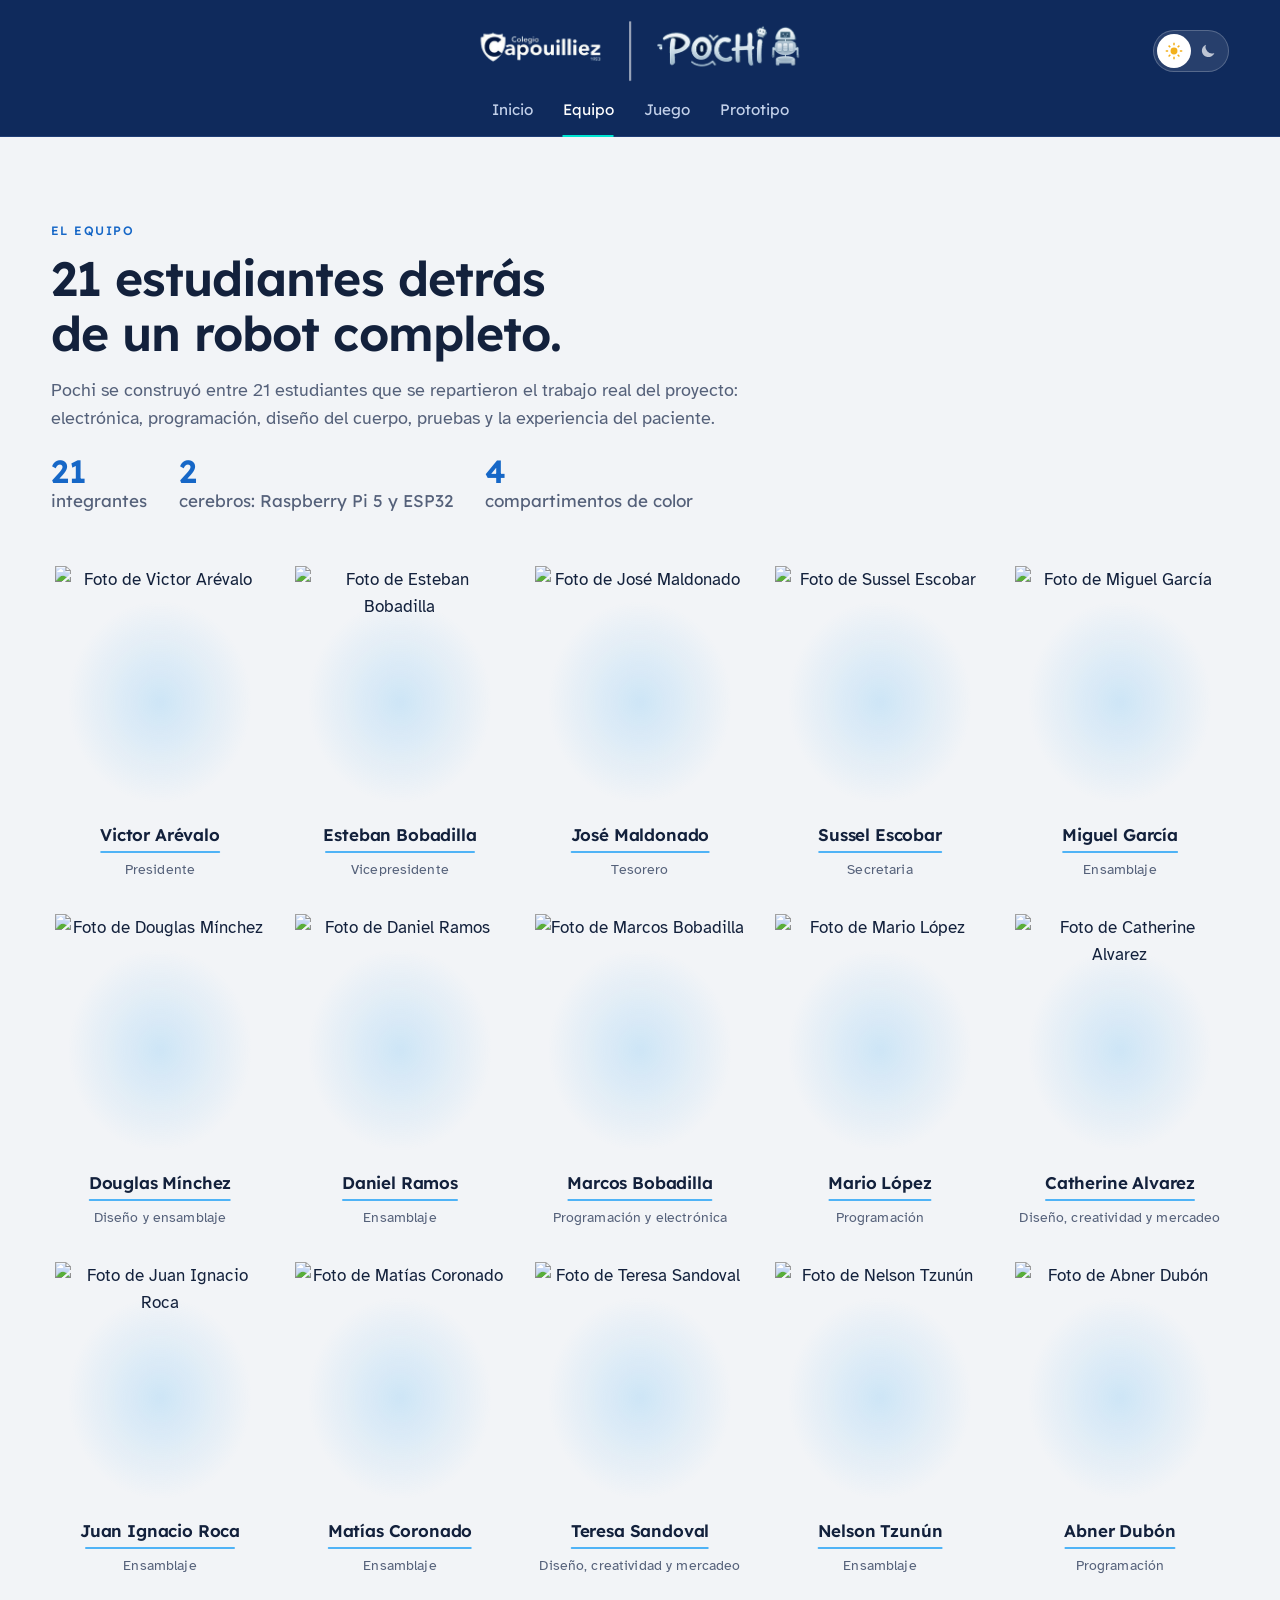
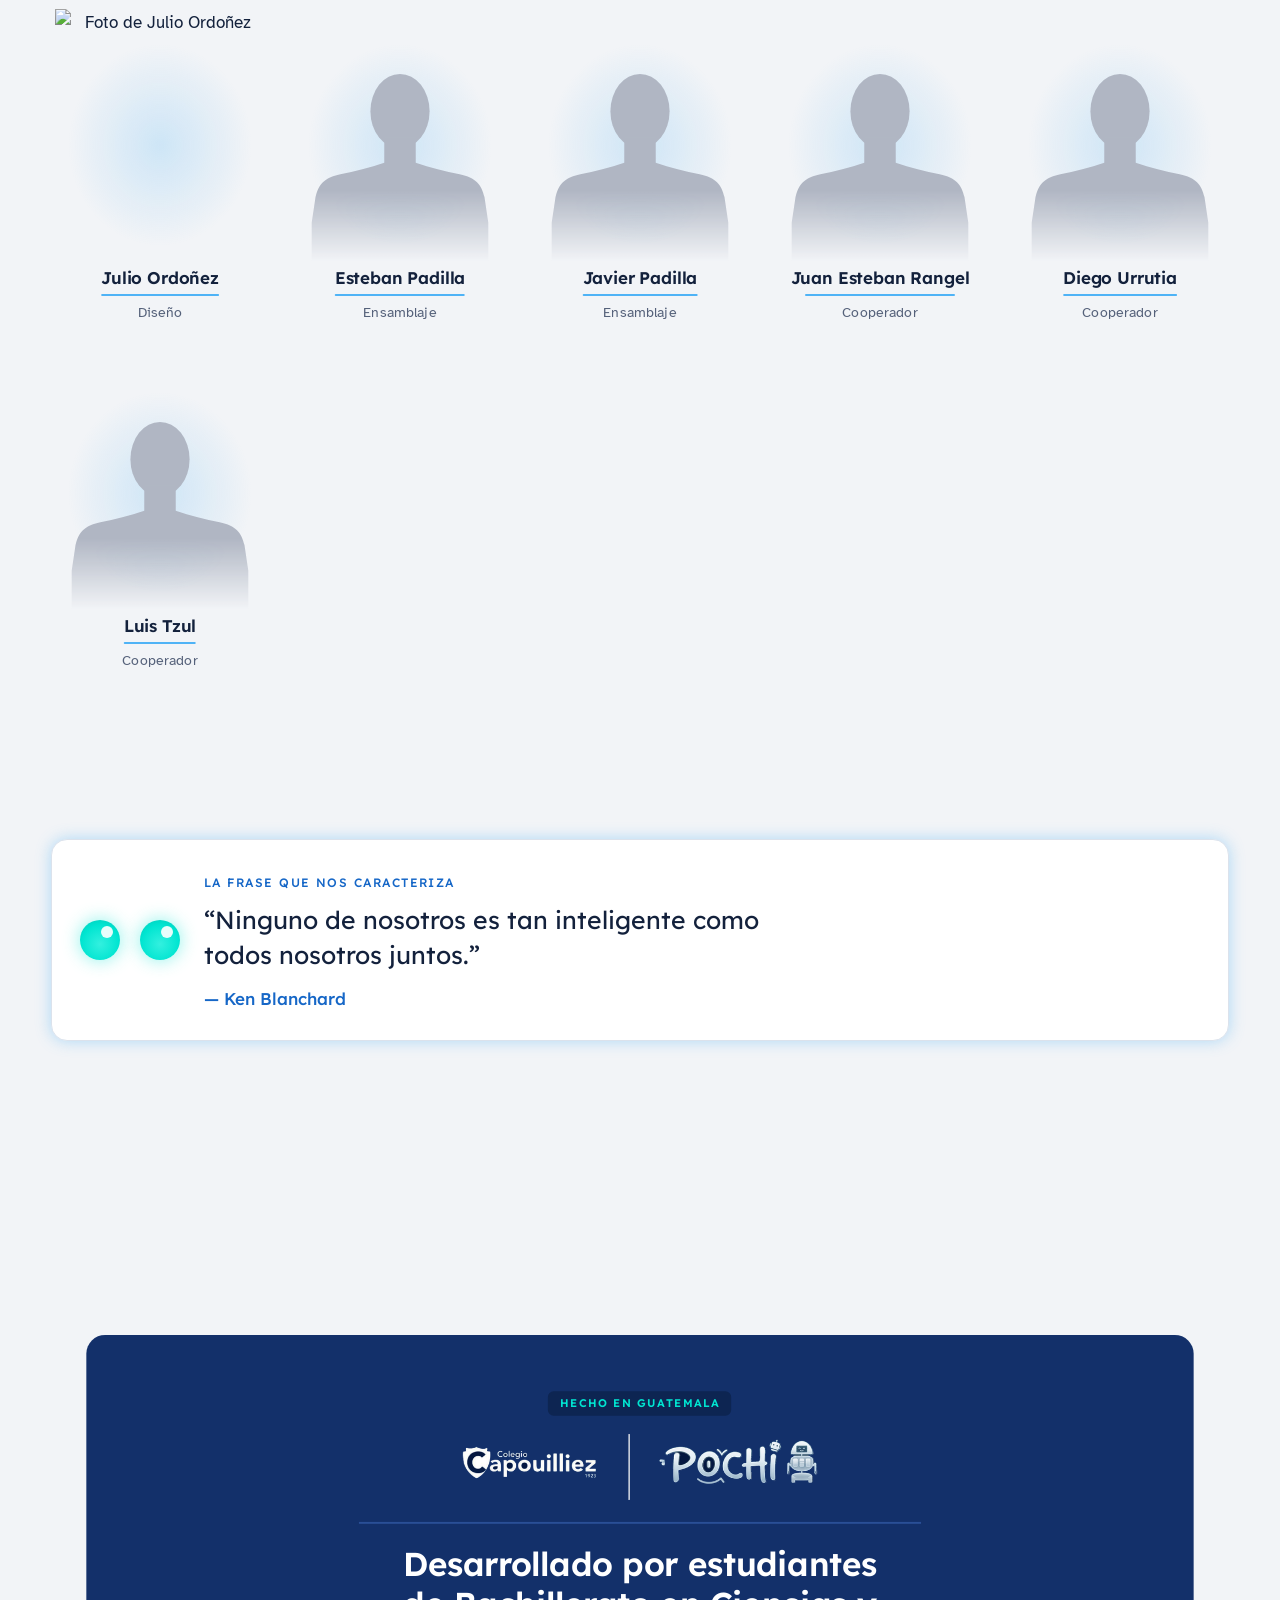
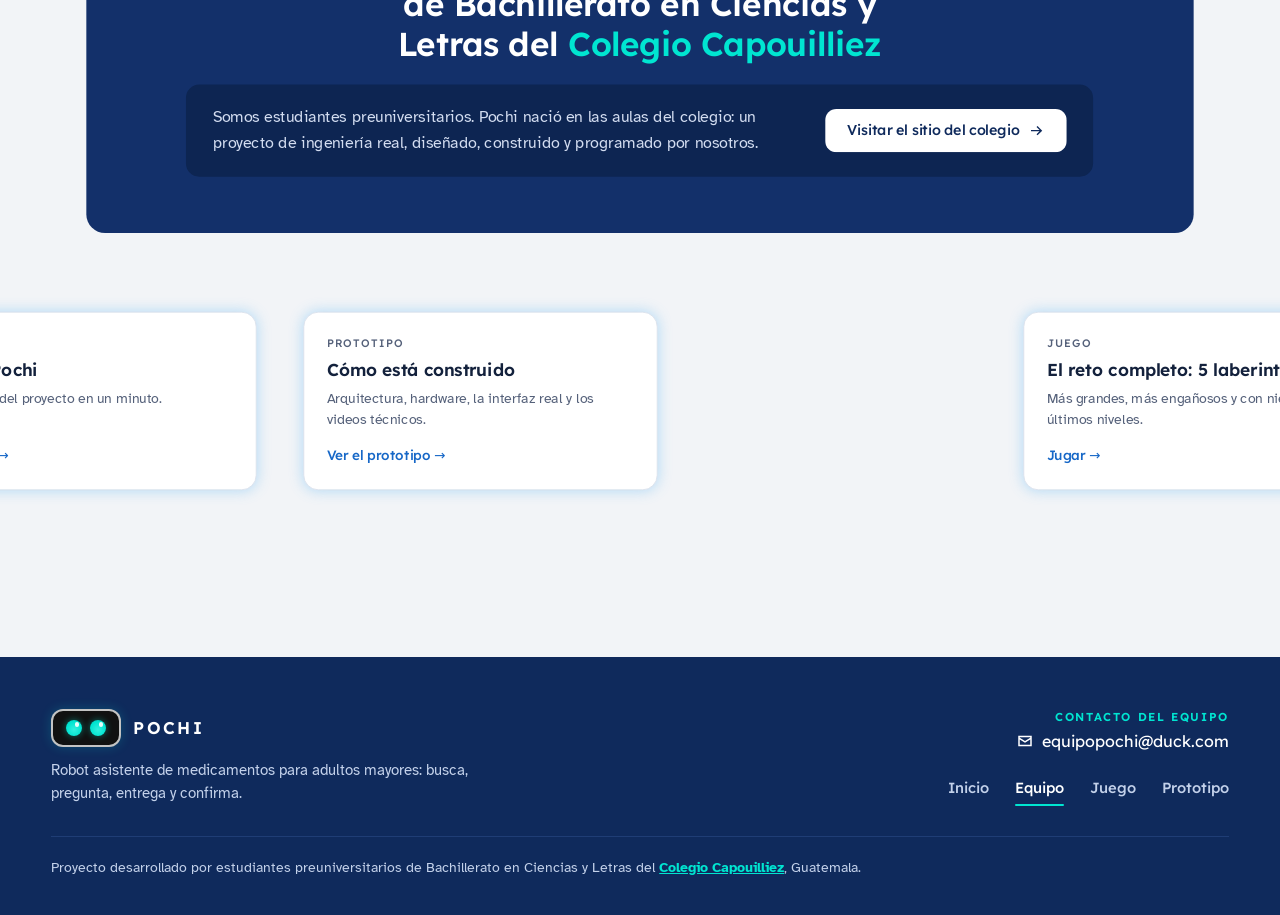
==== equipo.html @ ea2003c6 "Add files via upload" ====
<!doctype html>
<html lang="es">
<head>
<meta charset="utf-8">
<meta name="viewport" content="width=device-width, initial-scale=1, viewport-fit=cover">
<meta name="claude:viewport-fit-sides" content="cover">
<title>Equipo — Pochi</title>
<script>
/* Modo sol/luna guardado: se aplica antes de pintar para que no parpadee. */
(function(){ var m = 'sol'; try{ m = localStorage.getItem('pochi_modo') || 'sol'; }catch(e){}
  document.documentElement.setAttribute('data-modo', m === 'luna' ? 'luna' : 'sol');
  document.documentElement.classList.add('js'); })();
</script>
<meta name="description" content="El equipo de estudiantes detrás de Pochi.">
<meta name="theme-color" content="#0f2a5c">
<link rel="preconnect" href="https://fonts.googleapis.com">
<link rel="preconnect" href="https://fonts.gstatic.com" crossorigin>
<link rel="stylesheet" href="https://fonts.googleapis.com/css2?family=Atkinson+Hyperlegible:ital,wght@0,400;0,700;1,400&family=JetBrains+Mono:wght@500;700&family=Lexend:wght@400;500;600;700&display=swap">
<link rel="stylesheet" href="css/comun.css">
<link rel="stylesheet" href="css/equipo.css">
</head>
<body>

<header class="site">
  <div class="nav-row">
    <a href="index.html#intro" class="brand" data-intro aria-label="Inicio: Colegio Capouilliez y Pochi">
      <img src="Recursos/logo_header.png" alt="Colegio Capouilliez | Pochi" width="663" height="128">
    </a>
    <nav class="links" id="navLinks" aria-label="Principal"><a href="index.html">Inicio</a><a href="equipo.html" aria-current="page">Equipo</a><a href="juego.html">Juego</a><a href="prototipo.html">Prototipo</a></nav>
    <div class="nav-tools">
      <button class="mode-toggle" id="modeToggle" type="button" aria-pressed="false" aria-label="Cambiar a modo luna" title="Cambiar a modo luna">
        <span class="knob" aria-hidden="true"></span>
        <span class="ico sun" aria-hidden="true"><svg viewBox="0 0 24 24"><circle cx="12" cy="12" r="4.6"/><path d="M11 1h2v3.2h-2zM11 19.8h2V23h-2zM1 11h3.2v2H1zM19.8 11H23v2h-3.2zM4.1 5.5l1.4-1.4 2.3 2.3-1.4 1.4zM16.2 17.6l1.4-1.4 2.3 2.3-1.4 1.4zM4.1 18.5l2.3-2.3 1.4 1.4-2.3 2.3zM16.2 6.4l2.3-2.3 1.4 1.4-2.3 2.3z"/></svg></span>
        <span class="ico moon" aria-hidden="true"><svg viewBox="0 0 24 24"><path d="M20.5 14.6A8.5 8.5 0 0 1 9.4 3.5a8.6 8.6 0 1 0 11.1 11.1z"/></svg></span>
      </button>
      <button class="nav-toggle" id="navToggle" type="button" aria-expanded="false" aria-controls="navLinks" aria-label="Abrir menú"><span></span><span></span><span></span></button>
    </div>
  </div>
</header>
<main id="contenido">
<div class="wrap">
  <section class="page-head">
    <div class="reveal">
      <span class="eyebrow">El equipo</span>
      <h1>21 estudiantes detrás de un robot completo.</h1>
      <p class="lead">Pochi se construyó entre 21 estudiantes que se repartieron el trabajo real del proyecto: electrónica, programación, diseño del cuerpo, pruebas y la experiencia del paciente.</p>
      <div class="team-stats"><span><b>21</b>integrantes</span><span><b>2</b>cerebros: Raspberry Pi 5 y ESP32</span><span><b>4</b>compartimentos de color</span></div>
    </div>
  </section>

  <section class="section tight" style="padding-top:0" aria-label="Integrantes">
    <div class="team-grid"><article class="member reveal"><figure class="m-photo"><img src="Recursos/fotos/victor_arevalo.png" alt="Foto de Victor Arévalo" width="440" height="528" loading="lazy"></figure><h3 class="member-name">Victor Arévalo</h3><span class="member-role">Presidente</span></article><article class="member reveal"><figure class="m-photo"><img src="Recursos/fotos/esteban_bobadilla.png" alt="Foto de Esteban Bobadilla" width="440" height="528" loading="lazy"></figure><h3 class="member-name">Esteban Bobadilla</h3><span class="member-role">Vicepresidente</span></article><article class="member reveal"><figure class="m-photo"><img src="Recursos/fotos/jose_maldonado.png" alt="Foto de José Maldonado" width="440" height="528" loading="lazy"></figure><h3 class="member-name">José Maldonado</h3><span class="member-role">Tesorero</span></article><article class="member reveal"><figure class="m-photo"><img src="Recursos/fotos/sussel_escobar.png" alt="Foto de Sussel Escobar" width="440" height="528" loading="lazy"></figure><h3 class="member-name">Sussel Escobar</h3><span class="member-role">Secretaria</span></article><article class="member reveal"><figure class="m-photo"><img src="Recursos/fotos/miguel_garcia.png" alt="Foto de Miguel García" width="440" height="528" loading="lazy"></figure><h3 class="member-name">Miguel García</h3><span class="member-role">Ensamblaje</span></article><article class="member reveal"><figure class="m-photo"><img src="Recursos/fotos/douglas_minchez.png" alt="Foto de Douglas Mínchez" width="440" height="528" loading="lazy"></figure><h3 class="member-name">Douglas Mínchez</h3><span class="member-role">Diseño y ensamblaje</span></article><article class="member reveal"><figure class="m-photo"><img src="Recursos/fotos/daniel_ramos.png" alt="Foto de Daniel Ramos" width="440" height="528" loading="lazy"></figure><h3 class="member-name">Daniel Ramos</h3><span class="member-role">Ensamblaje</span></article><article class="member reveal"><figure class="m-photo"><img src="Recursos/fotos/marcos_bobadilla.png" alt="Foto de Marcos Bobadilla" width="440" height="528" loading="lazy"></figure><h3 class="member-name">Marcos Bobadilla</h3><span class="member-role">Programación y electrónica</span></article><article class="member reveal"><figure class="m-photo"><img src="Recursos/fotos/mario_lopez.png" alt="Foto de Mario López" width="440" height="528" loading="lazy"></figure><h3 class="member-name">Mario López</h3><span class="member-role">Programación</span></article><article class="member reveal"><figure class="m-photo"><img src="Recursos/fotos/catherine_alvarez.png" alt="Foto de Catherine Alvarez" width="440" height="528" loading="lazy"></figure><h3 class="member-name">Catherine Alvarez</h3><span class="member-role">Diseño, creatividad y mercadeo</span></article><article class="member reveal"><figure class="m-photo"><img src="Recursos/fotos/juan_ignacio_roca.png" alt="Foto de Juan Ignacio Roca" width="440" height="528" loading="lazy"></figure><h3 class="member-name">Juan Ignacio Roca</h3><span class="member-role">Ensamblaje</span></article><article class="member reveal"><figure class="m-photo"><img src="Recursos/fotos/matias_coronado.png" alt="Foto de Matías Coronado" width="440" height="528" loading="lazy"></figure><h3 class="member-name">Matías Coronado</h3><span class="member-role">Ensamblaje</span></article><article class="member reveal"><figure class="m-photo"><img src="Recursos/fotos/teresa_sandoval.png" alt="Foto de Teresa Sandoval" width="440" height="528" loading="lazy"></figure><h3 class="member-name">Teresa Sandoval</h3><span class="member-role">Diseño, creatividad y mercadeo</span></article><article class="member reveal"><figure class="m-photo"><img src="Recursos/fotos/nelson_tzunun.png" alt="Foto de Nelson Tzunún" width="440" height="528" loading="lazy"></figure><h3 class="member-name">Nelson Tzunún</h3><span class="member-role">Ensamblaje</span></article><article class="member reveal"><figure class="m-photo"><img src="Recursos/fotos/abner_dubon.png" alt="Foto de Abner Dubón" width="440" height="528" loading="lazy"></figure><h3 class="member-name">Abner Dubón</h3><span class="member-role">Programación</span></article><article class="member reveal"><figure class="m-photo"><img src="Recursos/fotos/julio_ordonez.png" alt="Foto de Julio Ordoñez" width="440" height="528" loading="lazy"></figure><h3 class="member-name">Julio Ordoñez</h3><span class="member-role">Diseño</span></article><article class="member reveal"><figure class="m-photo m-sil"><svg viewBox="0 0 440 528" aria-hidden="true"><defs><linearGradient id="sf1" x1="0" y1="0" x2="0" y2="1"><stop offset=".72" stop-color="#fff"/><stop offset="1" stop-color="#fff" stop-opacity="0"/></linearGradient><mask id="sm1"><rect width="440" height="528" fill="url(#sf1)"/></mask></defs><g mask="url(#sm1)"><ellipse cx="220" cy="214" rx="62" ry="78"/><path d="M187 270H253V322C283 332 315 340 345 346C379 353 391 368 397 394L405 448V528H35V448L43 394C49 368 61 353 95 346C125 340 157 332 187 322Z"/></g></svg></figure><h3 class="member-name">Esteban Padilla</h3><span class="member-role">Ensamblaje</span></article><article class="member reveal"><figure class="m-photo m-sil"><svg viewBox="0 0 440 528" aria-hidden="true"><defs><linearGradient id="sf2" x1="0" y1="0" x2="0" y2="1"><stop offset=".72" stop-color="#fff"/><stop offset="1" stop-color="#fff" stop-opacity="0"/></linearGradient><mask id="sm2"><rect width="440" height="528" fill="url(#sf2)"/></mask></defs><g mask="url(#sm2)"><ellipse cx="220" cy="214" rx="62" ry="78"/><path d="M187 270H253V322C283 332 315 340 345 346C379 353 391 368 397 394L405 448V528H35V448L43 394C49 368 61 353 95 346C125 340 157 332 187 322Z"/></g></svg></figure><h3 class="member-name">Javier Padilla</h3><span class="member-role">Ensamblaje</span></article><article class="member reveal"><figure class="m-photo m-sil"><svg viewBox="0 0 440 528" aria-hidden="true"><defs><linearGradient id="sf3" x1="0" y1="0" x2="0" y2="1"><stop offset=".72" stop-color="#fff"/><stop offset="1" stop-color="#fff" stop-opacity="0"/></linearGradient><mask id="sm3"><rect width="440" height="528" fill="url(#sf3)"/></mask></defs><g mask="url(#sm3)"><ellipse cx="220" cy="214" rx="62" ry="78"/><path d="M187 270H253V322C283 332 315 340 345 346C379 353 391 368 397 394L405 448V528H35V448L43 394C49 368 61 353 95 346C125 340 157 332 187 322Z"/></g></svg></figure><h3 class="member-name">Juan Esteban Rangel</h3><span class="member-role">Cooperador</span></article><article class="member reveal"><figure class="m-photo m-sil"><svg viewBox="0 0 440 528" aria-hidden="true"><defs><linearGradient id="sf4" x1="0" y1="0" x2="0" y2="1"><stop offset=".72" stop-color="#fff"/><stop offset="1" stop-color="#fff" stop-opacity="0"/></linearGradient><mask id="sm4"><rect width="440" height="528" fill="url(#sf4)"/></mask></defs><g mask="url(#sm4)"><ellipse cx="220" cy="214" rx="62" ry="78"/><path d="M187 270H253V322C283 332 315 340 345 346C379 353 391 368 397 394L405 448V528H35V448L43 394C49 368 61 353 95 346C125 340 157 332 187 322Z"/></g></svg></figure><h3 class="member-name">Diego Urrutia</h3><span class="member-role">Cooperador</span></article><article class="member reveal"><figure class="m-photo m-sil"><svg viewBox="0 0 440 528" aria-hidden="true"><defs><linearGradient id="sf5" x1="0" y1="0" x2="0" y2="1"><stop offset=".72" stop-color="#fff"/><stop offset="1" stop-color="#fff" stop-opacity="0"/></linearGradient><mask id="sm5"><rect width="440" height="528" fill="url(#sf5)"/></mask></defs><g mask="url(#sm5)"><ellipse cx="220" cy="214" rx="62" ry="78"/><path d="M187 270H253V322C283 332 315 340 345 346C379 353 391 368 397 394L405 448V528H35V448L43 394C49 368 61 353 95 346C125 340 157 332 187 322Z"/></g></svg></figure><h3 class="member-name">Luis Tzul</h3><span class="member-role">Cooperador</span></article></div>
  </section>

  <section class="section tight" aria-labelledby="t-por-que">
    <div class="card pad why reveal">
      <span class="eyes eyes-md"><span class="eye"><i></i></span><span class="eye"><i></i></span></span>
      <figure class="quote">
        <span class="eyebrow" id="t-por-que">La frase que nos caracteriza</span>
        <blockquote>“Ninguno de nosotros es tan inteligente como todos nosotros juntos.”</blockquote>
        <figcaption>— Ken Blanchard</figcaption>
      </figure>
    </div>
  </section>

    <section class="section tight" aria-labelledby="t-colegio">
    <div class="school-feature reveal">
      <div class="sf-top">
        <span class="sf-kicker">Hecho en Guatemala</span>
        <img src="Recursos/logo_header.png" alt="Colegio Capouilliez | Pochi" width="663" height="128" loading="lazy">
      </div>
      <h2 id="t-colegio">Desarrollado por estudiantes de Bachillerato en Ciencias y Letras del <span>Colegio Capouilliez</span></h2>
      <div class="sf-bottom">
        <p>Somos estudiantes preuniversitarios. Pochi nació en las aulas del colegio: un proyecto de ingeniería real, diseñado, construido y programado por nosotros.</p>
        <a class="btn btn-light" href="https://www.capouilliez.edu.gt" target="_blank" rel="noopener">Visitar el sitio del colegio <svg viewBox="0 0 24 24" aria-hidden="true"><path d="M13.2 5.3 19.9 12l-6.7 6.7-1.4-1.4 4.3-4.3H4v-2h12.1l-4.3-4.3z"/></svg></a>
      </div>
    </div>
  </section>

  <section class="section tight" aria-label="Más sobre Pochi">
    <div class="next-grid"><a class="card next-card reveal" href="index.html"><span class="kicker">Inicio</span><h3>Qué es Pochi</h3><p>El resumen del proyecto en un minuto.</p><span class="go">Ir al inicio →</span></a><a class="card next-card reveal" href="prototipo.html"><span class="kicker">Prototipo</span><h3>Cómo está construido</h3><p>Arquitectura, hardware, la interfaz real y los videos técnicos.</p><span class="go">Ver el prototipo →</span></a><a class="card next-card reveal" href="juego.html"><span class="kicker">Juego</span><h3>El reto completo: 5 laberintos</h3><p>Más grandes, más engañosos y con niebla en los últimos niveles.</p><span class="go">Jugar →</span></a></div>
  </section>
</div>
</main>
<footer class="site-foot">
  <div class="foot-inner">
    <div class="foot-brand">
      <div class="row"><span class="eye-screen"><span class="eyes eyes-sm"><span class="eye"><i></i></span><span class="eye"><i></i></span></span></span>POCHI</div>
      <p>Robot asistente de medicamentos para adultos mayores: busca, pregunta, entrega y confirma.</p>
    </div>
    <div class="foot-side">
      <div class="foot-contact"><span class="foot-label">Contacto del equipo</span><a class="foot-mail copy-mail" href="mailto:equipopochi@duck.com" data-copy="equipopochi@duck.com" title="Clic para copiar el correo"><svg viewBox="0 0 24 24" aria-hidden="true"><path d="M3 5h18v14H3zm2 2v.5l7 4.5 7-4.5V7zm0 2.9V17h14V9.9l-7 4.5z"/></svg><span>equipopochi@duck.com</span></a></div>
      <nav class="foot-links" aria-label="Pie de página"><a href="index.html">Inicio</a><a href="equipo.html" aria-current="page">Equipo</a><a href="juego.html">Juego</a><a href="prototipo.html">Prototipo</a></nav>
    </div>
    <p class="foot-school">Proyecto desarrollado por estudiantes preuniversitarios de Bachillerato en Ciencias y Letras del <a href="https://www.capouilliez.edu.gt" target="_blank" rel="noopener">Colegio Capouilliez</a>, Guatemala.</p>
  </div>
</footer>
<script>
/* ==================================================================
   JS común de todas las páginas: modo sol/luna, menú móvil, header
   que se encoge al bajar, botones que marcan el clic,
   efecto de escala al hacer scroll y reproductores de video.
   ================================================================== */
(function(){
  'use strict';
  var reduceMotion = !!(window.matchMedia && window.matchMedia('(prefers-reduced-motion: reduce)').matches);

  /* ---------- modo sol / luna ----------
     El modo se aplica antes de pintar (script en <head>); aquí solo se
     cambia y se guarda para que se mantenga en todas las páginas. */
  var modeBtn = document.getElementById('modeToggle');
  function paintModeBtn(){
    if(!modeBtn){ return; }
    var luna = document.documentElement.getAttribute('data-modo') === 'luna';
    modeBtn.setAttribute('aria-pressed', luna ? 'true' : 'false');
    modeBtn.setAttribute('aria-label', luna ? 'Modo luna activo. Cambiar a modo sol' : 'Modo sol activo. Cambiar a modo luna');
    modeBtn.setAttribute('title', luna ? 'Cambiar a modo sol' : 'Cambiar a modo luna');
  }
  if(modeBtn){
    paintModeBtn();
    modeBtn.addEventListener('click', function(){
      var luna = document.documentElement.getAttribute('data-modo') !== 'luna';
      document.documentElement.setAttribute('data-modo', luna ? 'luna' : 'sol');
      try{ localStorage.setItem('pochi_modo', luna ? 'luna' : 'sol'); }catch(e){}
      paintModeBtn();
    });
  }

  /* ---------- correo del equipo: clic = copiar al portapapeles ----------
     Copia la dirección para pegarla donde se quiera y muestra
     "Copiado en portapapeles" abajo, al centro de la pantalla. */
  var toast = null, toastT = 0;
  function showToast(el, txt){
    if(!toast){
      toast = document.createElement('div');
      toast.className = 'copy-toast';
      toast.setAttribute('role', 'status');
      toast.setAttribute('aria-live', 'polite');
      document.body.appendChild(toast);
    }
    toast.innerHTML = '<svg viewBox="0 0 24 24" aria-hidden="true"><path d="M9.5 16.2 5.3 12l-1.4 1.4 5.6 5.6L20.1 8.4 18.7 7z"/></svg><span>' + txt + '</span>';
    toast.classList.remove('show');
    void toast.offsetWidth;
    toast.classList.add('show');
    el.classList.add('copied');
    clearTimeout(toastT);
    toastT = setTimeout(function(){ toast.classList.remove('show'); el.classList.remove('copied'); }, 2200);
  }
  function copyText(txt){
    if(navigator.clipboard && window.isSecureContext){
      return navigator.clipboard.writeText(txt).then(function(){ return true; }, function(){ return legacyCopy(txt); });
    }
    return Promise.resolve(legacyCopy(txt));
  }
  function legacyCopy(txt){
    var ta = document.createElement('textarea');
    ta.value = txt; ta.setAttribute('readonly', '');
    ta.style.cssText = 'position:fixed;top:0;left:0;opacity:0;pointer-events:none';
    document.body.appendChild(ta); ta.select();
    var ok = false; try{ ok = document.execCommand('copy'); }catch(e){}
    document.body.removeChild(ta);
    return ok;
  }
  document.addEventListener('click', function(e){
    var a = e.target.closest ? e.target.closest('[data-copy]') : null;
    if(!a){ return; }
    e.preventDefault();
    var txt = a.getAttribute('data-copy');
    copyText(txt).then(function(ok){
      showToast(a, ok ? 'Copiado en portapapeles' : 'Copia: ' + txt);
    });
  });
  /* ---------- botones: el clic deja marcado el color un momento ---------- */
  document.addEventListener('click', function(e){
    var b = e.target.closest ? e.target.closest('.btn') : null;
    if(!b){ return; }
    b.classList.add('pressed');
    setTimeout(function(){ b.classList.remove('pressed'); }, 450);
  }, true);

  /* ---------- menú móvil ---------- */
  var toggle = document.getElementById('navToggle');
  var links = document.getElementById('navLinks');
  function closeMenu(){
    if(links){ links.classList.remove('open'); }
    if(toggle){ toggle.setAttribute('aria-expanded','false'); }
  }
  if(toggle && links){
    toggle.addEventListener('click', function(){
      var open = links.classList.toggle('open');
      toggle.setAttribute('aria-expanded', open ? 'true' : 'false');
    });
    document.addEventListener('keydown', function(e){ if(e.key === 'Escape'){ closeMenu(); } });
  }

  /* ---------- header: grande arriba, se encoge al bajar ---------- */
  var hdr = document.querySelector('header.site');
  if(hdr){
    var setHdr = function(){
      var y = window.pageYOffset || 0;
      if(y > 24){ hdr.classList.add('compact'); } else if(y < 8){ hdr.classList.remove('compact'); }
    };
    window.addEventListener('scroll', setHdr, { passive:true });
    setHdr();
  }

  /* ---------- logo del header ----------
     Lleva al inicio y reproduce la pantalla de carga de los ojos.
     Los demás enlaces navegan normal, sin animación. */
  document.addEventListener('click', function(e){
    if(e.defaultPrevented || e.button !== 0 || e.metaKey || e.ctrlKey || e.shiftKey || e.altKey){ return; }
    var a = e.target.closest ? e.target.closest('a[data-intro]') : null;
    if(!a){ return; }
    closeMenu();
    if(typeof window.pochiIntro === 'function'){
      e.preventDefault();
      window.pochiIntro(); // ya estamos en el inicio: se reproduce aquí mismo
    } else {
      try{ sessionStorage.setItem('pochi_intro','1'); }catch(err){}
    }
  });

  /* ---------- animación al hacer scroll ----------
     Cada bloque .reveal aparece deslizándose hacia arriba al entrar en
     la pantalla. Los que entran juntos salen uno tras otro. Si un
     bloque vuelve a quedar por debajo de la pantalla, se "rearma" para
     repetir la animación la próxima vez que se baje. */
  var root = document.documentElement;
  function startReveal(){
    var items = [].slice.call(document.querySelectorAll('.reveal'));
    if(!items.length){ return; }
    if(!('IntersectionObserver' in window)){
      items.forEach(function(el){ el.classList.add('in'); });
      return;
    }
    /* de dónde entra cada bloque: los títulos desde la izquierda, lo que
       ocupa media pantalla desde su lado, la línea del colegio desde
       arriba y lo ancho desde abajo. Se puede forzar con data-from. */
    var vw = window.innerWidth || 1;
    items.forEach(function(el){
      if(el.hasAttribute('data-from')){ return; }
      var r = el.getBoundingClientRect(), from = 'bottom';
      if(el.querySelector('.eyebrow, h1') && !el.classList.contains('card')){ from = 'left'; }
      else if(el.classList.contains('school') || el.classList.contains('team-cta')){ from = 'top'; }
      else if(r.width > 0 && r.width < vw * 0.6){ from = (r.left + r.width / 2) < vw / 2 ? 'left' : 'right'; }
      el.setAttribute('data-from', from);
    });
    var io = new IntersectionObserver(function(entries){
      var entering = [];
      entries.forEach(function(en){
        if(en.isIntersecting){ entering.push(en); }
        else if(en.boundingClientRect.top > (en.rootBounds ? en.rootBounds.bottom : window.innerHeight)){
          en.target.classList.remove('in'); // quedó abajo: se repetirá al volver
        }
      });
      entering.sort(function(x, y){ return (x.boundingClientRect.top - y.boundingClientRect.top) || (x.boundingClientRect.left - y.boundingClientRect.left); });
      entering.forEach(function(en, i){
        if(en.target.classList.contains('in')){ return; }
        en.target.style.setProperty('--rd', Math.min(i * 0.12, 0.6).toFixed(2) + 's');
        en.target.classList.add('in');
      });
    }, { threshold:0.08, rootMargin:'0px 0px -6% 0px' });
    items.forEach(function(el){ io.observe(el); });
  }
  if(root.classList.contains('play-intro')){
    window.addEventListener('pochi:intro-fin', startReveal, { once:true });
  } else {
    startReveal();
  }

  /* ---------- reproductores de video (azul y blanco) ----------
     <div class="player" data-src="Recursos/video.mp4" data-title="..."></div>
     Controles: reproducir, barra de avance, tiempo, volumen, velocidad y
     pantalla completa. En pantalla completa hay un botón "Salir" siempre a la
     mano (también Esc). En iPhone, donde el navegador no deja poner en pantalla
     completa la página, el video se amplía a toda la pantalla dentro de la web,
     con los mismos controles y el mismo botón para salir.
     Si el archivo todavía no está en Recursos/, se muestra cuál falta. */
  var ICON_PLAY = '<svg class="i-play" viewBox="0 0 24 24" aria-hidden="true"><path d="M8 5.5v13l11-6.5z"/></svg>';
  var ICON_PAUSE = '<svg class="i-pause" viewBox="0 0 24 24" aria-hidden="true"><path d="M7 5h4v14H7zM13 5h4v14h-4z"/></svg>';
  var ICON_FULL = '<svg class="i-full" viewBox="0 0 24 24" aria-hidden="true"><path d="M4 9V4h5v2H6v3zm10-5h6v5h-2V6h-4zM4 15h2v3h3v2H4zm14 3v-3h2v5h-5v-2z"/></svg>';
  var ICON_MIN = '<svg class="i-min" viewBox="0 0 24 24" aria-hidden="true"><path d="M7 4h2v5H4V7h3zm8 0h2v3h3v2h-5zM4 15h5v5H7v-3H4zm11 0h5v2h-3v3h-2z"/></svg>';
  var ICON_VOL = '<svg class="i-vol" viewBox="0 0 24 24" aria-hidden="true"><path d="M4 9h4l5-4v14l-5-4H4zm12.5 3a4.5 4.5 0 0 0-2.5-4v8a4.5 4.5 0 0 0 2.5-4zM14 3.2v2.1a7 7 0 0 1 0 13.4v2.1a9 9 0 0 0 0-17.6z"/></svg>';
  var ICON_MUTE = '<svg class="i-mute" viewBox="0 0 24 24" aria-hidden="true"><path d="M4 9h4l5-4v14l-5-4H4zm12.3.3 1.4-1.4L20 10.2l2.3-2.3 1.4 1.4-2.3 2.3 2.3 2.3-1.4 1.4-2.3-2.3-2.3 2.3-1.4-1.4 2.3-2.3z"/></svg>';
  var ICON_X = '<svg viewBox="0 0 24 24" aria-hidden="true"><path d="M6.4 5 12 10.6 17.6 5 19 6.4 13.4 12l5.6 5.6-1.4 1.4-5.6-5.6L6.4 19 5 17.6 10.6 12 5 6.4z"/></svg>';
  var SPEEDS = [0.5, 0.75, 1, 1.25, 1.5, 2];
  function fmt(s){ if(!isFinite(s)){ s = 0; } var m = Math.floor(s / 60), r = Math.floor(s % 60); return m + ':' + (r < 10 ? '0' : '') + r; }
  function spd(x){ return String(x).replace('.', ',') + 'x'; }
  // iPhone no permite cambiar el volumen desde la página (solo con los botones del teléfono)
  var CAN_VOL = (function(){ try{ var t = document.createElement('video'); t.volume = 0.5; return t.volume === 0.5; }catch(e){ return false; } })();
  var fsEl = function(){ return document.fullscreenElement || document.webkitFullscreenElement || null; };
  var fsOK = !!(document.fullscreenEnabled || document.webkitFullscreenEnabled);

  [].forEach.call(document.querySelectorAll('.player'), function(p){
    var src = p.getAttribute('data-src') || '';
    var poster = p.getAttribute('data-poster') || '';
    var title = p.getAttribute('data-title') || 'Video';
    var speedBtns = SPEEDS.map(function(s){
      return '<button type="button" role="menuitemradio" data-speed="' + s + '"' + (s === 1 ? ' class="on" aria-checked="true"' : ' aria-checked="false"') + '>' + (s === 1 ? 'Normal' : spd(s)) + '</button>';
    }).join('');
    p.innerHTML =
      '<video playsinline webkit-playsinline preload="metadata"></video>' +
      '<button class="p-big" type="button" aria-label="Reproducir: ' + title + '">' + ICON_PLAY + '</button>' +
      '<button class="p-close" type="button" aria-label="Salir de pantalla completa">' + ICON_X + '<span>Salir</span></button>' +
      '<div class="p-bar">' +
        '<button class="p-play" type="button" aria-label="Reproducir o pausar">' + ICON_PLAY + ICON_PAUSE + '</button>' +
        '<div class="p-track" role="slider" tabindex="0" aria-label="Progreso del video" aria-valuemin="0" aria-valuemax="100" aria-valuenow="0"><i></i></div>' +
        '<span class="p-time">0:00 / 0:00</span>' +
        '<div class="p-vol">' +
          '<button class="p-mute" type="button" aria-label="Silenciar">' + ICON_VOL + ICON_MUTE + '</button>' +
          (CAN_VOL ? '<input class="p-volr" type="range" min="0" max="1" step="0.05" value="1" aria-label="Volumen">' : '') +
        '</div>' +
        '<div class="p-speed">' +
          '<button class="p-spd" type="button" aria-haspopup="true" aria-expanded="false" aria-label="Velocidad de reproducción">1x</button>' +
        '</div>' +
        '<button class="p-full" type="button" aria-label="Pantalla completa">' + ICON_FULL + ICON_MIN + '</button>' +
      '</div>' +
      '<div class="p-menu" role="menu" aria-label="Velocidad de reproducción"><span>Velocidad</span><div>' + speedBtns + '</div></div>' +
      '<div class="p-missing"><div class="eyes eyes-md"><span class="eye"><i></i></span><span class="eye"><i></i></span></div>' +
        '<strong>' + title + '</strong><span>Video pendiente, va en:</span><code>' + (src || 'Recursos/…') + '</code></div>';

    var v = p.querySelector('video');
    var fill = p.querySelector('.p-track i');
    var track = p.querySelector('.p-track');
    var time = p.querySelector('.p-time');
    var muteBtn = p.querySelector('.p-mute');
    var volR = p.querySelector('.p-volr');
    var spdBtn = p.querySelector('.p-spd');
    var menu = p.querySelector('.p-menu');
    var fullBtn = p.querySelector('.p-full');
    var markMissing = function(){ p.classList.add('missing'); };

    if(!src){ markMissing(); return; }
    if(poster){ v.setAttribute('poster', poster); }
    var source = document.createElement('source');
    source.src = src;
    source.addEventListener('error', markMissing);
    v.addEventListener('error', markMissing);
    v.appendChild(source);

    /* controles visibles / ocultos mientras se reproduce */
    var idleT = 0;
    var wake = function(){
      p.classList.remove('idle');
      clearTimeout(idleT);
      idleT = setTimeout(function(){
        if(!v.paused && !menu.classList.contains('open')){ p.classList.add('idle'); }
      }, 2600);
    };
    var tapIdle = false;   // ¿los controles estaban ocultos al tocar la pantalla?
    p.addEventListener('mousemove', wake);
    p.addEventListener('touchstart', function(){ tapIdle = p.classList.contains('idle'); wake(); }, { passive:true });
    p.addEventListener('keydown', wake);
    p.addEventListener('mouseleave', function(){ if(!v.paused && !p.classList.contains('is-fs')){ clearTimeout(idleT); p.classList.add('idle'); } });

    var play = function(){ var pr = v.play(); if(pr && pr.catch){ pr.catch(function(){}); } };
    var toggle = function(){ if(v.paused){ play(); } else { v.pause(); } };
    p.querySelector('.p-big').addEventListener('click', toggle);
    p.querySelector('.p-play').addEventListener('click', toggle);
    var lastTouch = 0;
    v.addEventListener('touchend', function(){ lastTouch = Date.now(); }, { passive:true });
    v.addEventListener('click', function(){
      // en pantallas táctiles, si los controles estaban ocultos el toque solo los muestra
      if(Date.now() - lastTouch < 600 && tapIdle){ tapIdle = false; wake(); return; }
      toggle();
    });
    v.addEventListener('dblclick', function(){ setFull(!p.classList.contains('is-fs')); });
    v.addEventListener('play', function(){ p.classList.add('playing'); wake(); });
    v.addEventListener('pause', function(){ p.classList.remove('playing'); p.classList.remove('idle'); });
    v.addEventListener('ended', function(){ p.classList.remove('playing'); p.classList.remove('idle'); });
    var paint = function(){
      var pct = v.duration ? (v.currentTime / v.duration) * 100 : 0;
      fill.style.width = pct + '%';
      track.setAttribute('aria-valuenow', Math.round(pct));
      time.textContent = fmt(v.currentTime) + ' / ' + fmt(v.duration);
    };
    v.addEventListener('timeupdate', paint);
    v.addEventListener('loadedmetadata', paint);

    /* barra de avance: clic o arrastre (mouse y dedo) */
    var seekTo = function(x){
      var r = track.getBoundingClientRect();
      if(v.duration){ v.currentTime = Math.max(0, Math.min(1, (x - r.left) / r.width)) * v.duration; paint(); }
    };
    var dragging = false;
    track.addEventListener('pointerdown', function(e){ dragging = true; try{ track.setPointerCapture(e.pointerId); }catch(err){} seekTo(e.clientX); e.preventDefault(); });
    track.addEventListener('pointermove', function(e){ if(dragging){ seekTo(e.clientX); } });
    var endDrag = function(){ dragging = false; };
    track.addEventListener('pointerup', endDrag);
    track.addEventListener('pointercancel', endDrag);
    track.addEventListener('keydown', function(e){
      if(!v.duration){ return; }
      if(e.key === 'ArrowRight'){ v.currentTime = Math.min(v.duration, v.currentTime + 5); e.preventDefault(); }
      if(e.key === 'ArrowLeft'){ v.currentTime = Math.max(0, v.currentTime - 5); e.preventDefault(); }
    });

    /* volumen */
    var paintVol = function(){
      var off = v.muted || v.volume === 0;
      p.classList.toggle('muted', off);
      muteBtn.setAttribute('aria-label', off ? 'Activar sonido' : 'Silenciar');
      if(volR){ volR.value = off ? 0 : v.volume; volR.style.setProperty('--v', (off ? 0 : v.volume) * 100 + '%'); }
    };
    muteBtn.addEventListener('click', function(){
      if(v.muted || v.volume === 0){ v.muted = false; if(v.volume === 0){ v.volume = 1; } }
      else { v.muted = true; }
      paintVol();
    });
    if(volR){
      volR.addEventListener('input', function(){ v.volume = parseFloat(volR.value); v.muted = v.volume === 0; paintVol(); });
    }
    v.addEventListener('volumechange', paintVol);
    paintVol();

    /* velocidad */
    var closeMenu = function(){ menu.classList.remove('open'); p.classList.remove('menu-open'); spdBtn.setAttribute('aria-expanded', 'false'); };
    spdBtn.addEventListener('click', function(e){
      e.stopPropagation();
      var open = !menu.classList.contains('open');
      menu.classList.toggle('open', open);
      p.classList.toggle('menu-open', open);
      spdBtn.setAttribute('aria-expanded', open ? 'true' : 'false');
      wake();
    });
    [].forEach.call(menu.querySelectorAll('button'), function(b){
      b.addEventListener('click', function(e){
        e.stopPropagation();
        var s = parseFloat(b.getAttribute('data-speed'));
        v.playbackRate = s; v.defaultPlaybackRate = s;
        spdBtn.textContent = spd(s);
        p.classList.toggle('fast', s !== 1);
        [].forEach.call(menu.querySelectorAll('button'), function(o){ var on = o === b; o.classList.toggle('on', on); o.setAttribute('aria-checked', on ? 'true' : 'false'); });
        closeMenu(); wake();
      });
    });
    document.addEventListener('click', function(e){ if(!menu.contains(e.target) && e.target !== spdBtn){ closeMenu(); } });

    /* pantalla completa: real cuando el navegador lo permite; si no (iPhone),
       el video ocupa toda la pantalla dentro de la página. Siempre se puede salir. */
    var holder = null, pseudo = false, keepY = null;
    // al salir, la página vuelve exactamente al mismo punto donde estaba
    var restoreY = function(){
      if(keepY === null){ return; }
      var y = keepY; keepY = null;
      var go = function(){ try{ window.scrollTo({ top:y, left:0, behavior:'instant' }); }catch(e){ window.scrollTo(0, y); } };
      go(); requestAnimationFrame(go); setTimeout(go, 120); setTimeout(go, 350);
    };
    var mark = function(on){
      p.classList.toggle('is-fs', on);
      fullBtn.setAttribute('aria-label', on ? 'Salir de pantalla completa' : 'Pantalla completa');
      wake();
    };
    var enterPseudo = function(){
      var was = !v.paused;
      holder = document.createElement('div');
      holder.className = 'p-holder';
      holder.style.height = p.offsetHeight + 'px';
      p.parentNode.insertBefore(holder, p);
      document.body.appendChild(p);           // fuera de contenedores con animación
      p.classList.add('p-fs');
      document.documentElement.classList.add('p-lock');
      pseudo = true; mark(true);
      if(was && v.paused){ play(); }
      p.querySelector('.p-close').focus({ preventScroll:true });
    };
    var exitPseudo = function(){
      if(!pseudo){ return; }
      var was = !v.paused;
      p.classList.remove('p-fs');
      document.documentElement.classList.remove('p-lock');
      if(holder && holder.parentNode){ holder.parentNode.replaceChild(p, holder); }
      holder = null; pseudo = false; mark(false); restoreY();
      if(was && v.paused){ play(); }
    };
    var setFull = function(on){
      closeMenu();
      if(on){
        keepY = window.pageYOffset;
        if(fsOK && (p.requestFullscreen || p.webkitRequestFullscreen)){
          try{
            var r = (p.requestFullscreen || p.webkitRequestFullscreen).call(p);
            if(r && r.catch){ r.catch(enterPseudo); }
          }catch(err){ enterPseudo(); }
        } else { enterPseudo(); }
      } else {
        if(pseudo){ exitPseudo(); return; }
        if(fsEl()){
          try{ var x = (document.exitFullscreen || document.webkitExitFullscreen).call(document); if(x && x.catch){ x.catch(function(){}); } }catch(err){}
        }
        mark(false);
      }
    };
    fullBtn.addEventListener('click', function(){ setFull(!p.classList.contains('is-fs')); });
    p.querySelector('.p-close').addEventListener('click', function(){ setFull(false); });
    var onFs = function(){ if(!pseudo){ var on = fsEl() === p; mark(on); if(!on){ restoreY(); } } };
    document.addEventListener('fullscreenchange', onFs);
    document.addEventListener('webkitfullscreenchange', onFs);
    // si iOS abre su propio reproductor, al cerrarlo todo queda como estaba
    v.addEventListener('webkitendfullscreen', function(){ mark(false); restoreY(); });
    document.addEventListener('keydown', function(e){
      if(!pseudo){ return; }
      if(e.key === 'Escape'){ exitPseudo(); }
      else if(e.key === ' ' && e.target.tagName !== 'BUTTON' && e.target.tagName !== 'INPUT'){ toggle(); e.preventDefault(); }
    });
    // en el modo amplio de iPhone, la página de fondo no se desplaza
    p.addEventListener('touchmove', function(e){ if(pseudo && !track.contains(e.target) && e.target !== volR){ e.preventDefault(); } }, { passive:false });
    window.addEventListener('orientationchange', function(){ if(pseudo){ wake(); } });

    /* reproductores angostos (video vertical en teléfono): barra compacta */
    var fit = function(){ var w = p.clientWidth; p.classList.toggle('p-narrow', w < 360); p.classList.toggle('p-tiny', w < 250); };
    if(window.ResizeObserver){ new ResizeObserver(fit).observe(p); } else { window.addEventListener('resize', fit); }
    fit();
  });
})();

</script>

</body>
</html>
---- css/comun.css ----
/* ==================================================================
   SISTEMA VISUAL DE POCHI (igual en todas las páginas)
   Dos modos que el visitante elige en el header y que quedan
   guardados al navegar:
   - SOL (predeterminado): fondo blanco suave, tarjetas blancas,
     texto azul noche. Pensado para leer cómodo.
   - LUNA: fondo azul oscuro, texto claro, header y footer más oscuros.
   Firma de color: los ojos turquesa de Pochi y un brillo celeste
   alrededor de cada contenedor.
   Tipografías por legibilidad: Lexend (títulos) + Atkinson Hyperlegible.
   ================================================================== */
:root{
  /* ---- modo SOL ---- */
  --bg:#f2f4f7;           /* blanco "menos blanco" */
  --surface:#ffffff;
  --surface-2:#e9eef5;
  --line:#dbe2ec;
  --line-strong:#b9c5d6;
  --ink:#13213c;
  --ink-dim:#55617a;
  --accent:#1667c7;
  --accent-hover:#0f56a8;
  --pressed:#0fa89b;      /* color al hacer clic */
  --sky:#4fb3f6;
  --glow:rgba(79,179,246,.42);   /* sombra celeste de los contenedores */
  --hdr:#0f2a5c;          /* header y footer (más oscuro que antes, más claro que luna) */
  --hdr-line:#1f3d75;
  --hdr-ink:#ffffff;
  --hdr-dim:#c3d1ea;
  --navy:#16213e;         /* paneles tipo "pantalla" (juego, arquitectura) */
  --navy-2:#1f2d52;
  --navy-line:#2c3c66;
  --screen:#0e1424;
  --eye:#00e5d1;          /* ojos de Pochi */
  --eye-glow:rgba(0,229,209,.45);
  --floor:#cfd8e5;
  --orange:#ff7a2f;
  --ok:#2e8b57;
  --danger:#c62828;
  --radius:16px;
  --font-display:'Lexend','Segoe UI',system-ui,-apple-system,sans-serif;
  --font-body:'Atkinson Hyperlegible','Segoe UI',system-ui,-apple-system,sans-serif;
  --font-mono:'JetBrains Mono',ui-monospace,Menlo,Consolas,monospace;
  --header-h:64px;
  --maxw:1360px;
  --gl:max(clamp(20px, 4vw, 56px), env(safe-area-inset-left,0px));
  --gr:max(clamp(20px, 4vw, 56px), env(safe-area-inset-right,0px));
  color-scheme:light;
}
/* ---- modo LUNA ---- */
html[data-modo="luna"]{
  --bg:#0e1830;
  --surface:#15223f;
  --surface-2:#1b2a4c;
  --line:#263a63;
  --line-strong:#3a5283;
  --ink:#e8eef9;
  --ink-dim:#a3b1cc;
  --accent:#5aa9ff;
  --accent-hover:#7cbcff;
  --pressed:#19c7b7;
  --glow:rgba(79,179,246,.32);
  --hdr:#070e1f;
  --hdr-line:#1a2848;
  --hdr-dim:#9fb0cf;
  --navy:#0a1327;
  --navy-2:#16244a;
  --navy-line:#2a3d6b;
  --floor:#2c3f66;
  --ok:#4cc184;
  color-scheme:dark;
}

*,*::before,*::after{box-sizing:border-box}
html{-webkit-text-size-adjust:100%;scroll-behavior:smooth;overflow-x:clip}
body{
  margin:0; min-height:100vh; overflow-x:clip;
  background:var(--bg); color:var(--ink);
  font-family:var(--font-body); font-size:17px; line-height:1.6;
  transition:background-color .35s ease, color .35s ease;
}
body::before{content:"";position:fixed;inset:0 0 auto;height:env(safe-area-inset-top,0px);background:var(--hdr);z-index:60}
h1,h2,h3,h4{font-family:var(--font-display);font-weight:600;letter-spacing:-.01em;line-height:1.15;text-wrap:balance;margin:0;color:var(--ink)}
p{margin:0}
ul{margin:0;padding:0}
a{color:var(--accent)}
img{max-width:100%;display:block}
button{font:inherit;color:inherit}
code{font-family:var(--font-mono)}
:focus-visible{outline:3px solid var(--sky);outline-offset:3px;border-radius:8px}

.wrap{max-width:var(--maxw);margin:0 auto;padding-left:var(--gl);padding-right:var(--gr);position:relative;z-index:1}

/* ---------- ojos de Pochi: redondos y tiernos ---------- */
.eyes{--s:40px;display:flex;gap:calc(var(--s)*.5);align-items:center;justify-content:center}
.eye{width:var(--s);height:var(--s);display:block;flex:none}
.eye i{
  position:relative;display:block;width:100%;height:100%;border-radius:50%;
  background:radial-gradient(circle at 50% 60%, #33f0df 0%, var(--eye) 60%, #00c8b7 100%);
  box-shadow:0 0 calc(var(--s)*.45) var(--eye-glow);
  animation:blink 4.2s ease-in-out infinite; transform-origin:center;
}
.eye i::after{ /* brillito */
  content:"";position:absolute;width:30%;height:30%;top:16%;right:18%;
  border-radius:50%;background:#ffffff;opacity:.9;
}
@keyframes blink{0%,86%,100%{transform:scaleY(1)}90%,92%{transform:scaleY(.1)}}
.eyes-sm{--s:16px} .eyes-md{--s:40px} .eyes-xl{--s:clamp(64px,13vw,104px)}
.eyes.closed .eye i{animation:none;transform:scaleY(.1)}

/* ---------- header ----------
   Arriba de todo es alto: el logo va al centro y los botones bajan al
   centro de abajo. Al bajar se encoge a una sola fila (logo a la
   izquierda, botones a la derecha) con una transición suave.
   Va fijo y el body le reserva su alto máximo, así el contenido no salta. */
:root{--header-big:136px;--logo-big:62px;--logo-small:38px;--hdr-t:.75s;--hdr-ease:cubic-bezier(.65,0,.25,1)}
@media (max-width:820px){ :root{--header-big:116px;--header-h:60px;--logo-big:42px;--logo-small:30px} }
@media (max-width:420px){ :root{--logo-big:36px;--logo-small:26px} }
html{scroll-padding-top:calc(var(--header-h) + 16px)}
body{padding-top:calc(var(--header-big) + env(safe-area-inset-top,0px))}
header.site{
  position:fixed; top:env(safe-area-inset-top,0px); left:0; right:0; z-index:50;
  background:var(--hdr); color:var(--hdr-ink);
  border-bottom:1px solid var(--hdr-line);
  transition:background-color .35s ease, box-shadow .5s ease;
}
header.site.compact{box-shadow:0 4px 18px rgba(8,18,40,.22)}
.nav-row{
  position:relative; max-width:var(--maxw); margin:0 auto; height:var(--header-big);
  transition:height var(--hdr-t) var(--hdr-ease);
}
header.site.compact .nav-row{height:var(--header-h)}
.nav-row > .brand, .nav-row > nav.links, .nav-row > .nav-tools{
  position:absolute;
  transition:left var(--hdr-t) var(--hdr-ease), top var(--hdr-t) var(--hdr-ease),
             height var(--hdr-t) var(--hdr-ease), transform var(--hdr-t) var(--hdr-ease);
}

/* logo: centrado arriba → a la izquierda */
.brand{
  left:50%; top:16px; transform:translate(-50%,0);
  display:flex; align-items:center; text-decoration:none; border-radius:10px; padding:4px;
}
header.site.compact .brand{left:calc(var(--gl) - 4px); top:50%; transform:translate(0,-50%)}
.brand img{
  height:var(--logo-big); width:auto; max-width:none;
  transition:height var(--hdr-t) var(--hdr-ease), transform .3s cubic-bezier(.3,1.4,.5,1), filter .3s ease;
}
header.site.compact .brand img{height:var(--logo-small)}
.brand:hover img{transform:scale(1.12);filter:drop-shadow(0 0 10px rgba(0,229,209,.35))}

/* botones: centro abajo → a la derecha */
nav.links{
  left:50%; top:calc(var(--header-big) - 50px); height:50px; transform:translate(-50%,0);
  display:flex; gap:30px; align-items:stretch;
}
header.site.compact nav.links{left:calc(100% - var(--gr) - 100px); top:0; height:var(--header-h); transform:translate(-100%,0)}
nav.links a{
  color:var(--hdr-dim);text-decoration:none;font-family:var(--font-display);font-weight:400;font-size:.95rem;
  display:flex;align-items:center;border-bottom:2px solid transparent;margin-bottom:-1px;white-space:nowrap;
  transition:color .2s,border-color .2s,transform .2s;
}
nav.links a:hover{color:var(--hdr-ink);transform:scale(1.08)}
nav.links a[aria-current="page"]{color:var(--hdr-ink);border-bottom-color:var(--eye)}

/* sol/luna (y menú en celular): siempre a la derecha */
.nav-tools{
  left:calc(100% - var(--gr)); top:calc(16px + 4px + var(--logo-big) / 2); transform:translate(-100%,-50%);
  display:flex; align-items:center; gap:10px;
}
header.site.compact .nav-tools{top:50%}

/* interruptor sol / luna */
.mode-toggle{
  position:relative;display:flex;align-items:center;gap:0;padding:3px;border-radius:99px;cursor:pointer;
  background:rgba(255,255,255,.1);border:1px solid rgba(255,255,255,.22);flex:none;
  transition:transform .2s ease, background .2s ease;
}
.mode-toggle:hover{transform:scale(1.06);background:rgba(255,255,255,.16)}
.mode-toggle .knob{
  position:absolute;top:3px;left:3px;width:34px;height:34px;border-radius:50%;background:#fff;
  transition:transform .3s cubic-bezier(.3,1.3,.5,1), background .3s ease;
}
html[data-modo="luna"] .mode-toggle .knob{transform:translateX(34px);background:#22345e}
.mode-toggle span.ico{position:relative;z-index:1;width:34px;height:34px;display:grid;place-items:center}
.mode-toggle svg{width:18px;height:18px}
.mode-toggle .sun svg{fill:#f2b01e}
.mode-toggle .moon svg{fill:#c3d1ea}
html[data-modo="luna"] .mode-toggle .moon svg{fill:#ffe9a8}
html:not([data-modo="luna"]) .mode-toggle .moon svg{fill:rgba(255,255,255,.7)}
html[data-modo="luna"] .mode-toggle .sun svg{fill:rgba(255,255,255,.55)}

.nav-toggle{
  display:none; width:44px; height:44px; border-radius:12px; cursor:pointer;
  background:rgba(255,255,255,.1); border:1px solid rgba(255,255,255,.22);
  flex-direction:column; align-items:center; justify-content:center; gap:5px;
}
.nav-toggle span{display:block;width:20px;height:2px;border-radius:2px;background:#fff;transition:transform .25s, opacity .25s}
.nav-toggle[aria-expanded="true"] span:nth-child(1){transform:translateY(7px) rotate(45deg)}
.nav-toggle[aria-expanded="true"] span:nth-child(2){opacity:0}
.nav-toggle[aria-expanded="true"] span:nth-child(3){transform:translateY(-7px) rotate(-45deg)}
@media (max-width:820px){
  .nav-toggle{display:flex}
  /* arriba: logo al centro y botones centrados abajo; al bajar: una fila */
  .nav-tools{left:50%; top:calc(var(--header-big) - 32px); transform:translate(-50%,-50%)}
  header.site.compact .nav-tools{left:calc(100% - var(--gr)); top:50%; transform:translate(-100%,-50%)}
  header.site nav.links, header.site.compact nav.links{
    left:0; right:0; top:100%; height:auto; order:9;
    flex-direction:column; align-items:stretch; gap:0;
    background:var(--hdr); border-bottom:1px solid var(--hdr-line);
    padding:6px var(--gr) 18px var(--gl);
    transform:translateY(-10px); opacity:0; visibility:hidden;
    transition:transform .25s ease, opacity .25s ease, visibility .25s;
  }
  header.site nav.links.open{transform:none;opacity:1;visibility:visible}
  nav.links a{padding:14px 4px;font-size:1.04rem;border-bottom:1px solid var(--hdr-line);margin:0}
  nav.links a:hover{transform:none}
  nav.links a[aria-current="page"]{border-bottom-color:var(--hdr-line);color:var(--eye)}
}

/* ---------- piezas comunes ---------- */
.section{padding-block:clamp(64px,10vw,120px)}
.section.tight{padding-block:clamp(44px,7vw,84px)}
.eyebrow{display:inline-flex;align-items:center;gap:10px;margin-bottom:14px;font:500 .76rem/1 var(--font-display);letter-spacing:.12em;text-transform:uppercase;color:var(--accent)}
.h2{font-size:clamp(1.6rem,3vw,2.3rem);max-width:28ch}
.lead{font-size:clamp(1rem,1.4vw,1.12rem);color:var(--ink-dim);max-width:62ch;margin-top:14px}

/* botones: crecen al pasar el mouse y cambian de color al hacer clic */
.btn{
  display:inline-flex;align-items:center;justify-content:center;gap:10px;
  min-height:46px;padding:10px 22px;border-radius:12px;
  font-family:var(--font-display);font-weight:500;font-size:.95rem;line-height:1.2;
  text-decoration:none;border:1px solid transparent;cursor:pointer;
  transition:transform .18s ease, background-color .2s ease, border-color .2s ease, color .2s ease, box-shadow .2s ease;
}
.btn:hover{transform:scale(1.06)}
.btn:active{transform:scale(.97)}
.btn-primary{background:var(--accent);color:#fff}
html[data-modo="luna"] .btn-primary{color:#0a1530}
.btn-primary:hover{background:var(--accent-hover);box-shadow:0 0 15px var(--glow)}
.btn-ghost{border-color:var(--line-strong);color:var(--ink);background:transparent}
.btn-ghost:hover{border-color:var(--accent);color:var(--accent)}
.btn:active,.btn.pressed{background:var(--pressed)!important;border-color:var(--pressed)!important;color:#fff!important}
.btn svg{width:18px;height:18px;fill:currentColor}
.btn-lg{min-height:56px;padding:14px 30px;font-size:1.05rem}
.btn-light{background:#fff;color:#0f2a5c}
.btn-light:hover{box-shadow:0 0 18px rgba(0,229,209,.45)}
.cta-row{display:flex;flex-wrap:wrap;gap:12px;margin-top:28px}

/* contenedores con brillo celeste de 15 px alrededor */
.card{
  background:var(--surface);border:1px solid var(--line);border-radius:var(--radius);
  box-shadow:0 0 15px var(--glow);
  transition:background-color .35s ease, border-color .35s ease;
}
.pad{padding:clamp(20px,3vw,28px)}
.grid-3{display:grid;gap:24px;margin-top:30px;grid-template-columns:repeat(auto-fit,minmax(min(100%,250px),1fr))}
.card h3{font-size:1.15rem;margin-bottom:8px}
.card p{color:var(--ink-dim);font-size:.96rem}
.screen-chip{
  display:inline-flex;align-items:center;gap:8px;margin-top:14px;
  font-family:var(--font-mono);font-size:.74rem;color:#c6fbf5;
  background:var(--screen);border:1px solid #2b3449;border-radius:8px;padding:6px 10px;
}
.screen-chip::before{content:"";width:8px;height:8px;border-radius:50%;background:var(--eye);flex:none}

/* imágenes con lugar reservado (si falta el archivo en Recursos/ muestra el nombre esperado) */
.media{
  position:relative;margin:0;overflow:hidden;border-radius:14px;max-width:100%;
  background:var(--surface-2);border:1px solid var(--line);
}
.media img{width:100%;height:100%;object-fit:cover}
.media-missing{
  display:none;position:absolute;inset:0;flex-direction:column;align-items:center;justify-content:center;gap:8px;
  text-align:center;padding:14px;color:var(--ink-dim);font-size:.84rem;
}
.media-missing code{font-size:.72rem;color:var(--ink);background:var(--surface);padding:3px 8px;border-radius:6px;border:1px solid var(--line);word-break:break-all}
.media.missing{background:repeating-linear-gradient(135deg,var(--surface-2) 0 12px,var(--bg) 12px 24px);border-style:dashed;border-color:var(--line-strong)}
.media.missing img{display:none}
.media.missing .media-missing{display:flex}

/* mención del colegio */
.school{display:flex;align-items:center;gap:18px;flex-wrap:wrap;margin-top:32px;padding-top:22px;border-top:1px solid var(--line);color:var(--ink-dim);font-size:.96rem}
.school a{color:var(--accent);font-weight:700}

/* tarjetas "siguiente paso" */
.next-grid{display:grid;gap:24px;grid-template-columns:repeat(auto-fit,minmax(min(100%,240px),1fr))}
.next-card{display:flex;flex-direction:column;gap:8px;padding:24px;color:var(--ink);text-decoration:none;transition:transform .2s ease, border-color .2s ease}
.next-card:hover{transform:scale(1.03);border-color:var(--accent)}
.next-card:active{border-color:var(--pressed)}
.next-card .kicker{font-family:var(--font-display);font-size:.72rem;letter-spacing:.12em;text-transform:uppercase;color:var(--ink-dim);font-weight:500}
.next-card h3{font-size:1.15rem;margin:0}
.next-card p{font-size:.92rem}
.next-card .go{margin-top:auto;padding-top:6px;font-family:var(--font-display);font-weight:500;font-size:.9rem;color:var(--accent)}

/* encabezado de páginas internas */
.page-head{padding-block:clamp(40px,7vw,80px) clamp(8px,2vw,16px)}
.page-head h1{font-size:clamp(2rem,4.2vw,3rem);max-width:22ch;letter-spacing:-.02em}
.toc{display:flex;flex-wrap:wrap;gap:8px;margin-top:24px}
.toc a{font-family:var(--font-display);font-size:.86rem;text-decoration:none;color:var(--ink);border:1px solid var(--line);background:var(--surface);padding:7px 12px;border-radius:10px;transition:transform .18s ease, border-color .2s, color .2s}
.toc a:hover{border-color:var(--accent);color:var(--accent);transform:scale(1.06)}
.toc a:active{background:var(--pressed);border-color:var(--pressed);color:#fff}

/* ---------- animación al hacer scroll ----------
   Cada bloque aparece deslizándose (desde un lado, desde arriba o desde abajo,
   según dónde esté) cuando entra en la
   pantalla (en celular y computadora). Si se vuelve a subir y bajar, se
   repite. Usa "translate" (no "transform") para no chocar con los
   efectos de hover. Sin JS todo se ve normal. */
.js .reveal{--fx:0px;--fy:110px;opacity:0;translate:var(--fx) var(--fy);scale:.94}
.js .reveal[data-from="left"]{--fx:-160px;--fy:0px}
.js .reveal[data-from="right"]{--fx:160px;--fy:0px}
.js .reveal[data-from="top"]{--fx:0px;--fy:-90px}
.js .reveal.in{animation:revealUp 1s cubic-bezier(.16,.8,.24,1) var(--rd,0s) both}
@keyframes revealUp{from{opacity:0;translate:var(--fx) var(--fy);scale:.94}to{opacity:1;translate:0 0;scale:1}}

/* ---------- reproductor de video (azul y blanco) ---------- */
.player{
  position:relative;aspect-ratio:16/9;width:100%;max-width:100%;
  border-radius:16px;overflow:hidden;background:var(--navy);
  border:1px solid var(--navy-line);box-shadow:0 0 15px var(--glow);
  -webkit-tap-highlight-color:transparent;
}
.player video{width:100%;height:100%;display:block;object-fit:cover;background:#0b1224}
.player.vertical{aspect-ratio:9/16}
.p-big{
  position:absolute;inset:0;margin:auto;width:clamp(64px,10vw,88px);height:clamp(64px,10vw,88px);
  border-radius:50%;background:#1667c7;border:2px solid #fff;cursor:pointer;
  display:grid;place-items:center;transition:transform .2s, opacity .25s, background .2s;
}
.p-big:hover{transform:scale(1.1);background:#0f56a8}
.p-big:active{background:var(--pressed)}
.p-big svg{width:42%;height:42%;fill:#fff;margin-left:6%}
.player.playing .p-big{opacity:0;pointer-events:none}
.p-bar{
  position:absolute;left:12px;right:12px;bottom:12px;
  display:flex;align-items:center;gap:8px;padding:7px 10px;border-radius:12px;
  background:rgba(14,30,66,.88);color:#fff;transition:opacity .3s;
  -webkit-backdrop-filter:blur(6px);backdrop-filter:blur(6px);
}
.player.idle .p-bar,.player.idle .p-close{opacity:0;pointer-events:none}
.player.idle{cursor:none}
.p-bar button{width:38px;height:38px;border-radius:10px;border:0;background:transparent;color:#fff;cursor:pointer;display:grid;place-items:center;flex:none;transition:transform .15s, background .2s;padding:0}
.p-bar button:hover{background:rgba(255,255,255,.14);transform:scale(1.08)}
.p-bar button:active{background:var(--pressed)}
.p-bar button:focus-visible,.p-track:focus-visible,.p-volr:focus-visible,.p-close:focus-visible{outline:2px solid var(--sky);outline-offset:2px}
.p-bar svg{width:20px;height:20px;fill:#fff}
.p-bar .i-pause,.p-bar .i-mute,.p-bar .i-min{display:none}
.player.playing .p-bar .i-play{display:none}
.player.playing .p-bar .i-pause{display:block}
.player.muted .p-bar .i-vol{display:none}
.player.muted .p-bar .i-mute{display:block}
.player.is-fs .p-bar .i-full{display:none}
.player.is-fs .p-bar .i-min{display:block}
.p-track{flex:1;min-width:40px;height:22px;cursor:pointer;position:relative;touch-action:none;background:transparent}
.p-track::before{content:"";position:absolute;left:0;right:0;top:50%;height:8px;margin-top:-4px;border-radius:99px;background:rgba(255,255,255,.28)}
.p-track i{position:absolute;left:0;top:50%;height:8px;margin-top:-4px;width:0;border-radius:99px;background:#fff;box-shadow:inset 0 0 0 2px var(--sky)}
.p-time{font-family:var(--font-mono);font-size:.76rem;font-variant-numeric:tabular-nums;white-space:nowrap}
/* volumen */
.p-vol{display:flex;align-items:center;gap:2px;flex:none}
.p-volr{
  -webkit-appearance:none;appearance:none;width:78px;height:22px;background:transparent;cursor:pointer;margin:0 4px 0 0;
  --v:100%;
}
.p-volr::-webkit-slider-runnable-track{height:6px;border-radius:99px;background:linear-gradient(90deg,#fff var(--v),rgba(255,255,255,.28) var(--v))}
.p-volr::-moz-range-track{height:6px;border-radius:99px;background:rgba(255,255,255,.28)}
.p-volr::-moz-range-progress{height:6px;border-radius:99px;background:#fff}
.p-volr::-webkit-slider-thumb{-webkit-appearance:none;width:16px;height:16px;border-radius:50%;background:#fff;border:3px solid var(--sky);margin-top:-5px}
.p-volr::-moz-range-thumb{width:12px;height:12px;border-radius:50%;background:#fff;border:3px solid var(--sky)}
/* velocidad */
.p-speed{position:relative;flex:none}
.p-bar .p-spd{width:auto;min-width:42px;padding:0 6px;font:700 .8rem/1 var(--font-mono);letter-spacing:-.02em}
.player.fast .p-spd{background:#1667c7}
.p-menu{
  position:absolute;left:50%;top:50%;transform:translate(-50%,-50%);z-index:5;display:none;
  flex-direction:column;align-items:center;gap:8px;width:max-content;max-width:calc(100% - 20px);
  padding:12px;border-radius:14px;background:rgba(14,30,66,.95);border:1px solid rgba(255,255,255,.22);
  box-shadow:0 14px 32px -8px rgba(0,0,0,.6);color:#fff;
}
.p-menu.open{display:flex}
.p-menu span{font:600 .7rem/1 var(--font-display);letter-spacing:.1em;text-transform:uppercase;color:#9fb4dc}
.p-menu div{display:flex;flex-wrap:wrap;justify-content:center;gap:6px;max-width:300px}
.p-menu button{
  height:36px;min-width:64px;padding:0 12px;border-radius:99px;border:1.5px solid rgba(255,255,255,.4);
  background:transparent;color:#fff;cursor:pointer;font:600 .85rem/1 var(--font-body);transition:background .2s, border-color .2s;
}
.p-menu button:hover{background:rgba(255,255,255,.14)}
.p-menu button.on{background:#1667c7;border-color:#fff}
.p-menu button:active{background:var(--pressed)}
.player.menu-open .p-big{opacity:0;pointer-events:none}
.player.is-fs .p-menu button{height:42px;min-width:74px;font-size:.95rem}
/* botón para salir de pantalla completa (siempre visible arriba a la derecha) */
.p-close{
  display:none;position:absolute;z-index:4;
  top:max(14px, env(safe-area-inset-top,0px));right:max(14px, env(safe-area-inset-right,0px));
  align-items:center;gap:8px;height:46px;padding:0 18px 0 14px;border-radius:99px;
  background:rgba(14,30,66,.88);color:#fff;border:1.5px solid rgba(255,255,255,.75);cursor:pointer;
  font:700 .95rem/1 var(--font-display);transition:opacity .3s, background .2s, transform .15s;
  -webkit-backdrop-filter:blur(6px);backdrop-filter:blur(6px);
}
.p-close svg{width:20px;height:20px;fill:#fff}
.p-close:hover{background:#1667c7;transform:scale(1.04)}
.p-close:active{background:var(--pressed)}
/* pantalla completa (real o ampliada dentro de la página en iPhone) */
.player.is-fs{border-radius:0;border:0;box-shadow:none;aspect-ratio:auto;background:#000}
.player.is-fs video{object-fit:contain;background:#000}
.player.is-fs .p-close{display:flex}
.player.is-fs .p-bar{
  left:max(16px, env(safe-area-inset-left,0px));right:max(16px, env(safe-area-inset-right,0px));
  bottom:max(16px, env(safe-area-inset-bottom,0px));padding:9px 14px;gap:10px;
  max-width:980px;margin:0 auto;
}
.player.is-fs .p-bar button{width:44px;height:44px}
.player.is-fs .p-time{font-size:.85rem}
.player:fullscreen{width:100%;height:100%}
.player.p-fs{
  position:fixed;inset:0;z-index:10000;width:100vw;height:100vh;height:100dvh;max-width:none;margin:0;
}
html.p-lock,html.p-lock body{overflow:hidden;overscroll-behavior:none}
.p-holder{width:100%}
/* barras angostas (video vertical en teléfono) */
.player.p-narrow:not(.is-fs) .p-bar{left:8px;right:8px;bottom:8px;gap:2px;padding:5px 6px}
.player.p-narrow:not(.is-fs) .p-bar button{width:34px;height:34px}
.player.p-narrow:not(.is-fs) .p-time,.player.p-narrow:not(.is-fs) .p-volr{display:none}
.player.p-tiny:not(.is-fs) .p-mute{display:none}
.player.p-tiny:not(.is-fs) .p-bar{left:6px;right:6px;bottom:6px;gap:0;padding:4px}
.player.p-tiny:not(.is-fs) .p-bar button{width:32px;height:32px}
.player.p-tiny:not(.is-fs) .p-bar .p-spd{min-width:36px;padding:0 3px;font-size:.74rem}
.player.p-tiny:not(.is-fs) .p-track{min-width:30px;margin:0 4px}
@media (max-width:560px){ .player.is-fs .p-bar{gap:4px;padding:6px 8px} .player.is-fs .p-bar button{width:40px;height:40px} .player.is-fs .p-time{font-size:.72rem} }
@media (max-width:520px){ .player:not(.is-fs) .p-time{display:none} .player:not(.is-fs) .p-volr{width:60px} }
@media (hover:none){ .player:not(.is-fs) .p-volr{display:none} }
.p-missing{
  display:none;position:absolute;inset:0;flex-direction:column;align-items:center;justify-content:center;gap:12px;
  text-align:center;padding:20px;color:#c9d3ea;
  background:radial-gradient(circle at 50% 40%, #1d3366, #0e1a36 75%);
}
.p-missing strong{font-family:var(--font-display);font-size:1.05rem;color:#fff}
.p-missing code{font-size:.76rem;background:rgba(255,255,255,.08);padding:4px 10px;border-radius:8px;word-break:break-all}
.player.missing .p-missing{display:flex}
.player.missing .p-big,.player.missing .p-bar{display:none}

/* ---------- footer ---------- */
.site-foot{background:var(--hdr);color:var(--hdr-dim);margin-top:clamp(40px,6vw,80px);position:relative;z-index:1;transition:background-color .35s ease}
.foot-inner{max-width:var(--maxw);margin:0 auto;display:grid;gap:30px;padding:52px var(--gr) max(36px, env(safe-area-inset-bottom,0px)) var(--gl)}
@media (min-width:760px){ .foot-inner{grid-template-columns:1fr 1.25fr;align-items:center} }
.foot-brand{display:flex;flex-direction:column;gap:12px}
.foot-brand .row{display:flex;align-items:center;gap:12px;color:#fff;font-family:var(--font-display);font-weight:600;letter-spacing:.14em}
.foot-brand p{font-size:.92rem;max-width:44ch}
.foot-side{display:flex;flex-direction:column;gap:18px}
@media (min-width:760px){ .foot-side{align-items:flex-end;text-align:right} }
.foot-contact{display:flex;flex-direction:column;gap:6px}
@media (min-width:760px){ .foot-contact{align-items:flex-end} }
.foot-label{font:600 .72rem/1 var(--font-display);letter-spacing:.14em;text-transform:uppercase;color:var(--eye)}
.foot-mail{display:inline-flex;align-items:center;gap:8px;color:#fff;text-decoration:none;font-family:var(--font-display);font-size:1rem}
.foot-mail svg{width:18px;height:18px;fill:currentColor;flex:none}
a.foot-mail:hover{color:var(--eye);text-decoration:underline}
.foot-mail.pending{color:var(--hdr-dim);font-style:italic}
.foot-links{display:flex;flex-wrap:wrap;gap:6px 26px}
.foot-links a{
  position:relative;padding:4px 0;color:var(--hdr-dim);text-decoration:none;
  font-family:var(--font-display);font-weight:500;font-size:.92rem;transition:color .2s ease;
}
.foot-links a::after{content:"";position:absolute;left:0;right:0;bottom:-2px;height:2px;border-radius:2px;background:var(--eye);transform:scaleX(0);transform-origin:left;transition:transform .25s ease}
.foot-links a:hover{color:#fff}
.foot-links a:hover::after{transform:scaleX(.6)}
.foot-links a[aria-current="page"]{color:#fff}
.foot-links a[aria-current="page"]::after{transform:scaleX(1)}
.eye-screen{
  display:inline-flex;align-items:center;justify-content:center;padding:9px 13px;border-radius:12px;
  background:#111;border:2px solid rgba(255,255,255,.75);box-shadow:0 0 12px rgba(0,229,209,.2);
}
.foot-school{grid-column:1/-1;padding-top:20px;border-top:1px solid var(--hdr-line);font-size:.88rem}
.foot-school a{color:var(--eye);font-weight:700}


/* ---------- EQUIPO: tarjetas de presentación (21 integrantes / 6 expositores) ---------- */
.team-stats{display:flex;flex-wrap:wrap;gap:12px 32px;margin-top:22px;font-family:var(--font-display);color:var(--ink-dim)}
.team-stats b{display:block;font-size:2rem;font-weight:600;color:var(--accent);line-height:1}
.team-grid{display:grid;gap:34px 22px;margin-top:36px;grid-template-columns:repeat(auto-fill,minmax(min(100%,190px),1fr))}
@media (max-width:520px){ .team-grid{grid-template-columns:repeat(2,minmax(0,1fr));gap:26px 12px} }
.team-cta{justify-content:center;margin-top:40px}
/* inicio: los 6 expositores en 3 × 2 (2 × 3 en celular) */
.team-grid.expo{max-width:900px;margin-inline:auto;grid-template-columns:repeat(3,minmax(0,1fr))}
@media (max-width:760px){ .team-grid.expo{grid-template-columns:repeat(2,minmax(0,1fr))} }
/* integrante: foto recortada (PNG transparente), nombre subrayado en celeste y rol */
.member{display:flex;flex-direction:column;align-items:center;text-align:center}
.m-photo{position:relative;margin:0 0 6px;width:100%;max-width:210px;aspect-ratio:440/528}
.m-photo::before{content:"";position:absolute;inset:14% 6% 6%;border-radius:50%;
  background:radial-gradient(closest-side,color-mix(in srgb,var(--sky) 22%,transparent),transparent);z-index:0;transition:opacity .4s}
.m-photo img,.m-photo svg{position:relative;z-index:1;display:block;width:100%;height:100%;object-fit:contain;
  transition:transform .45s cubic-bezier(.2,.8,.2,1)}
.member:hover .m-photo img,.member:hover .m-photo svg{transform:translateY(-4px) scale(1.02)}
.m-sil svg{fill:color-mix(in srgb,var(--ink-dim) 42%,var(--bg))}
.member-name{margin:0;font-family:var(--font-display);font-size:1.06rem;font-weight:600;line-height:1.25;color:var(--ink);
  padding-bottom:8px;position:relative}
.member-name::after{content:"";position:absolute;left:50%;bottom:0;width:100%;max-width:150px;min-width:48px;height:2px;border-radius:2px;
  background:var(--sky);transform:translateX(-50%)}
.member-role{display:block;margin-top:8px;font-size:.86rem;line-height:1.35;color:var(--ink-dim);letter-spacing:.01em}
@media (max-width:520px){ .member-name{font-size:.98rem} .member-role{font-size:.8rem} }

/* ---------- foto de Pochi en marco con sombra (inicio y prototipo) ---------- */
.pochi-frame{
  margin:0;padding:12px 12px 0;background:var(--surface);border:1px solid var(--line);border-radius:22px;
  box-shadow:0 0 15px var(--glow),0 22px 44px -18px rgba(15,42,92,.45);
  transition:transform .35s cubic-bezier(.3,1.3,.5,1), box-shadow .35s ease;
}
.pochi-frame:hover{transform:translateY(-6px) rotate(-.6deg);box-shadow:0 0 22px var(--glow),0 30px 54px -18px rgba(15,42,92,.5)}
.pochi-frame img{display:block;width:100%;height:auto;aspect-ratio:969/1098;object-fit:cover;border-radius:14px}
.pochi-frame figcaption{padding:12px 6px 14px;text-align:center;font:500 .9rem/1.3 var(--font-display);color:var(--ink-dim)}
html[data-modo="luna"] .pochi-frame{box-shadow:0 0 15px var(--glow),0 22px 44px -18px rgba(0,0,0,.7)}

/* ---------- correo: aviso "Copiado en portapapeles" ---------- */
.copy-mail{cursor:copy}
.copy-mail.copied{outline:2px solid var(--sky,#4fb3f6);outline-offset:3px}
.copy-toast{position:fixed;z-index:9999;left:50%;bottom:calc(26px + env(safe-area-inset-bottom,0px));
  transform:translate(-50%,16px);opacity:0;pointer-events:none;
  display:flex;align-items:center;gap:8px;padding:11px 18px;border-radius:999px;white-space:nowrap;
  background:#1565c0;color:#fff;border:1.5px solid rgba(255,255,255,.85);font:600 .95rem/1 var(--font-display,system-ui);box-shadow:0 0 0 4px rgba(79,179,246,.28),0 14px 32px -8px rgba(5,20,50,.7);
  transition:opacity .22s ease,transform .3s cubic-bezier(.2,.8,.2,1)}
.copy-toast.show{opacity:1;transform:translate(-50%,0)}
.copy-toast svg{width:18px;height:18px;fill:#fff;flex:none}

/* ---------- COLEGIO destacado (Inicio y Equipo) ---------- */
.school-feature{
  display:flex;flex-direction:column;align-items:center;text-align:center;gap:22px;
  padding:clamp(30px,5vw,60px) clamp(22px,5vw,64px);
  border-radius:20px;color:#fff;background:#13306a;border:0;box-shadow:none;
}
html[data-modo="luna"] .school-feature{background:#0f1d3d}
.sf-top{display:flex;flex-direction:column;align-items:center;gap:18px}
.sf-top img{width:100%;max-width:380px;height:auto}
.sf-kicker{display:inline-block;font:600 .74rem/1 var(--font-display);letter-spacing:.14em;text-transform:uppercase;color:var(--eye);padding:7px 12px;border-radius:6px;background:#0d2552}
.school-feature h2{color:#fff;font-size:clamp(1.5rem,3vw,2.2rem);line-height:1.2;max-width:26ch;padding-top:22px;border-top:2px solid #2a4f96}
.school-feature h2 span{color:var(--eye)}
.sf-bottom{display:flex;flex-direction:column;align-items:center;gap:20px}
.school-feature p{color:#d2dcf0;max-width:56ch;font-size:1.05rem}
@media (min-width:900px){
  .sf-bottom{flex-direction:row;text-align:left;gap:36px;background:#0d2552;border-radius:14px;padding:22px 28px}
  .sf-bottom .btn{flex:none}
}
.school-feature .btn-light{box-shadow:none}
---- css/equipo.css ----
/* ==================================================================
   ESTILOS DE EQUIPO (equipo.html)
   ================================================================== */

/* ---------- EQUIPO: por qué y colegio ---------- */
.why{display:grid;gap:24px;align-items:center}
@media (min-width:820px){ .why{grid-template-columns:auto 1fr} }
.why .quote{margin:0}
.why figcaption{margin-top:12px;font-family:var(--font-display);color:var(--accent);font-weight:500}
.why blockquote{margin:0;font-family:var(--font-display);font-size:clamp(1.2rem,2.4vw,1.55rem);line-height:1.4;color:var(--ink);max-width:40ch}
/* Colegio Capouilliez: rojo y amarillo del colegio */
.capo{--capo-r:#c8102e;--capo-r2:#8f0b20;--capo-y:#ffc72c;
  position:relative;overflow:hidden;display:grid;gap:28px;align-items:center;padding:clamp(26px,4.5vw,48px);
  border-radius:var(--radius);color:#fff;background:linear-gradient(130deg,var(--capo-r) 0%,var(--capo-r2) 100%);
  box-shadow:0 18px 40px -22px rgba(143,11,32,.7)}
html[data-modo="luna"] .capo{--capo-r:#a30d26;--capo-r2:#5e0716;box-shadow:0 18px 40px -22px rgba(0,0,0,.8)}
@media (min-width:820px){ .capo{grid-template-columns:minmax(220px,300px) 1fr;gap:44px} }
.capo::before{content:"";position:absolute;right:-90px;top:-90px;width:300px;height:300px;border-radius:50%;
  border:28px solid var(--capo-y);opacity:.16}
.capo::after{content:"";position:absolute;left:0;top:0;bottom:0;width:8px;background:var(--capo-y)}
.capo-logo{position:relative;background:#fff;border-radius:14px;padding:22px 20px;display:grid;place-items:center;
  box-shadow:0 0 0 4px var(--capo-y),0 14px 30px -14px rgba(0,0,0,.45)}
.capo-logo img{width:100%;max-width:260px;height:auto;display:block}
.capo-text{position:relative}
.capo-kicker{display:inline-block;font:600 .74rem/1 var(--font-display);letter-spacing:.14em;text-transform:uppercase;
  color:var(--capo-r2);background:var(--capo-y);padding:7px 11px;border-radius:99px}
.capo h2{margin:14px 0 0;color:#fff;font-size:clamp(1.45rem,2.8vw,2rem);line-height:1.2}
.capo h2 span{color:var(--capo-y)}
.capo p{color:#ffe3e7;margin-top:10px;max-width:56ch}
.capo-btn{margin-top:20px;background:var(--capo-y);color:#5e0716;font-weight:700}
.capo-btn:hover{background:#fff;color:var(--capo-r);box-shadow:0 0 0 3px var(--capo-y)}
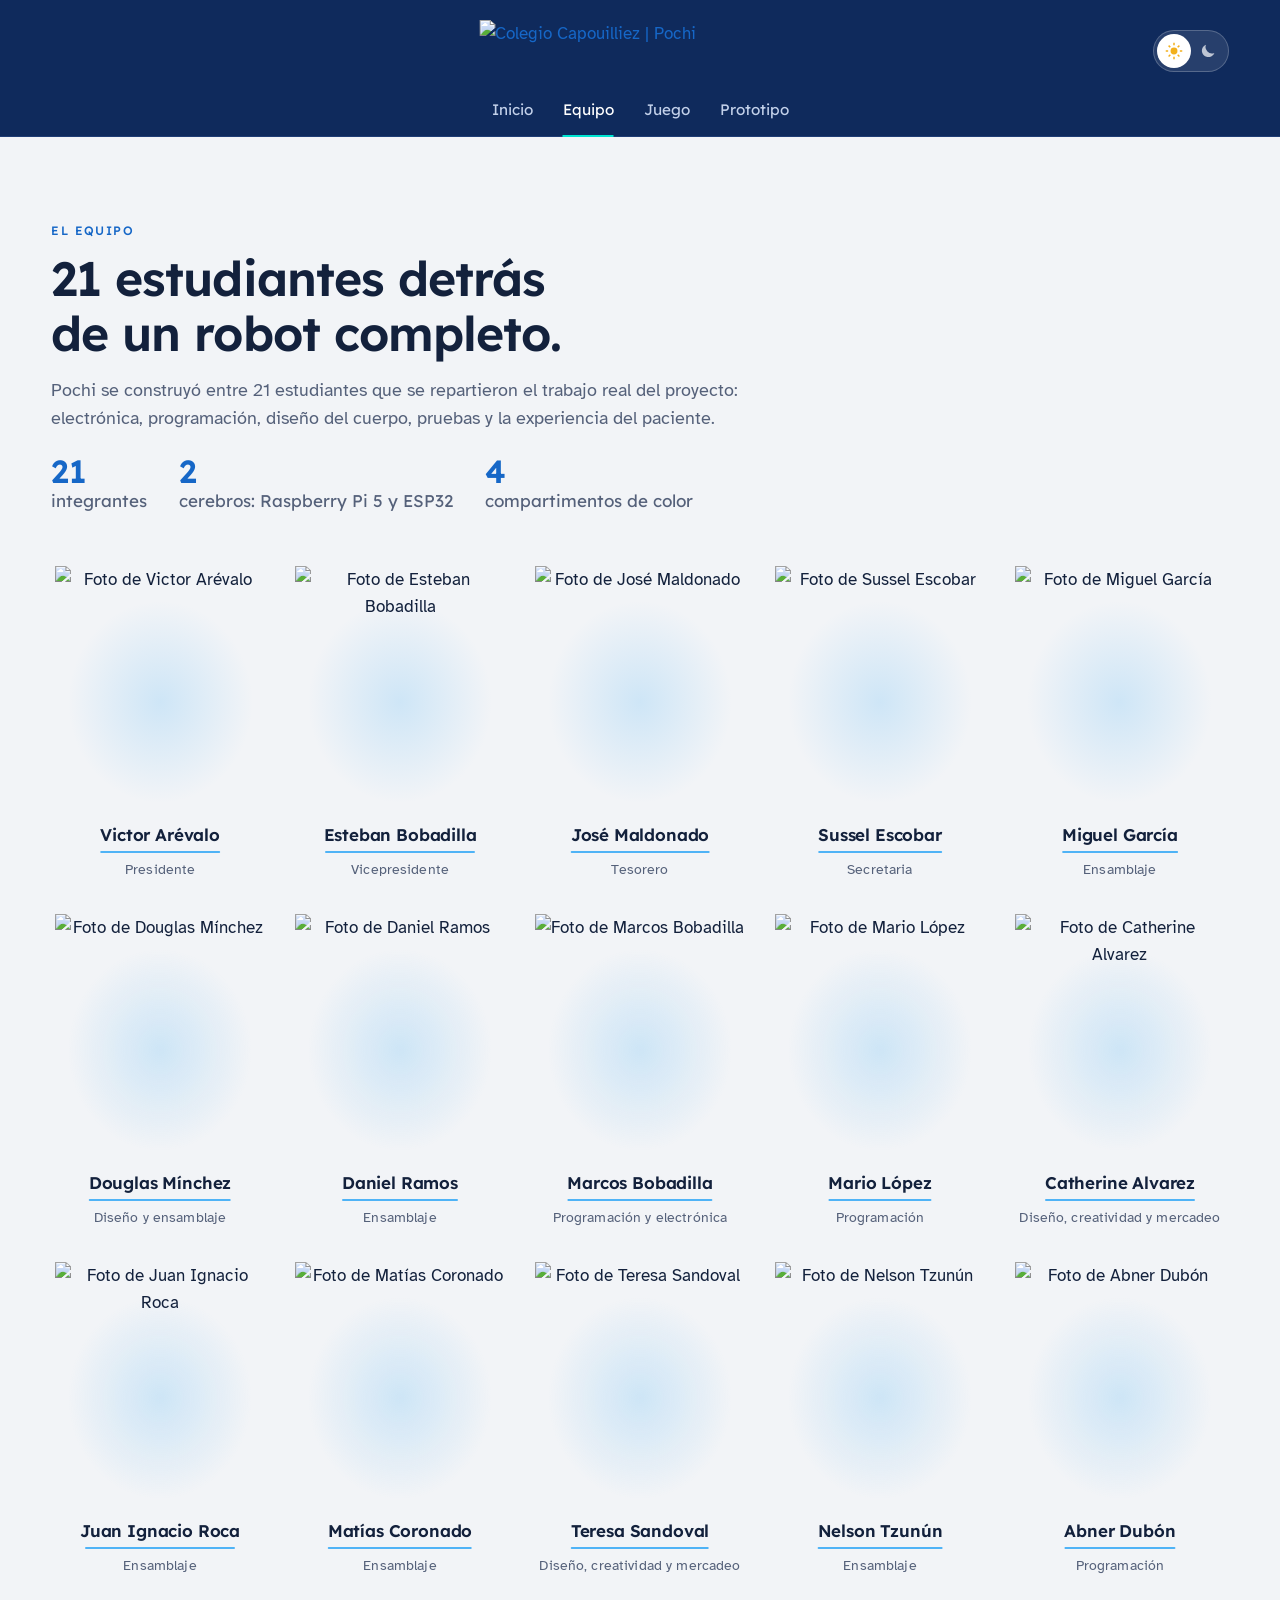
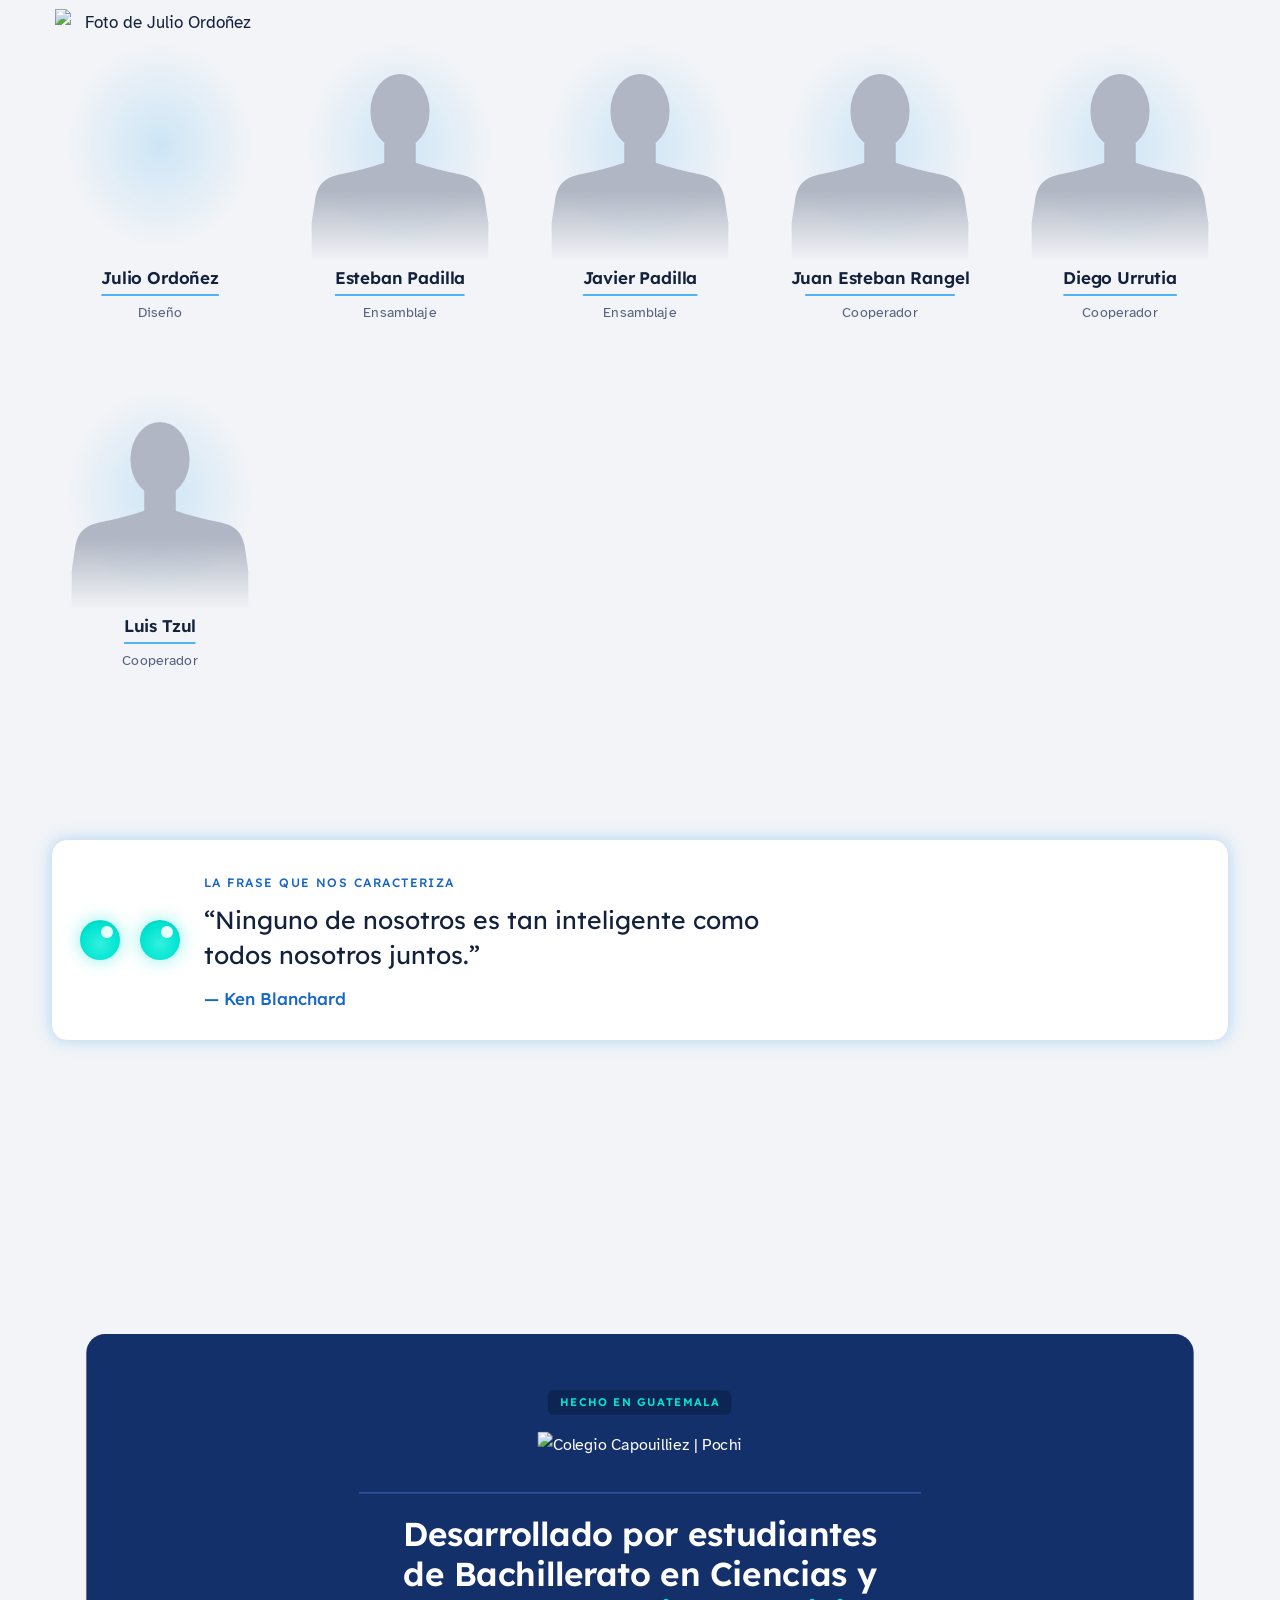
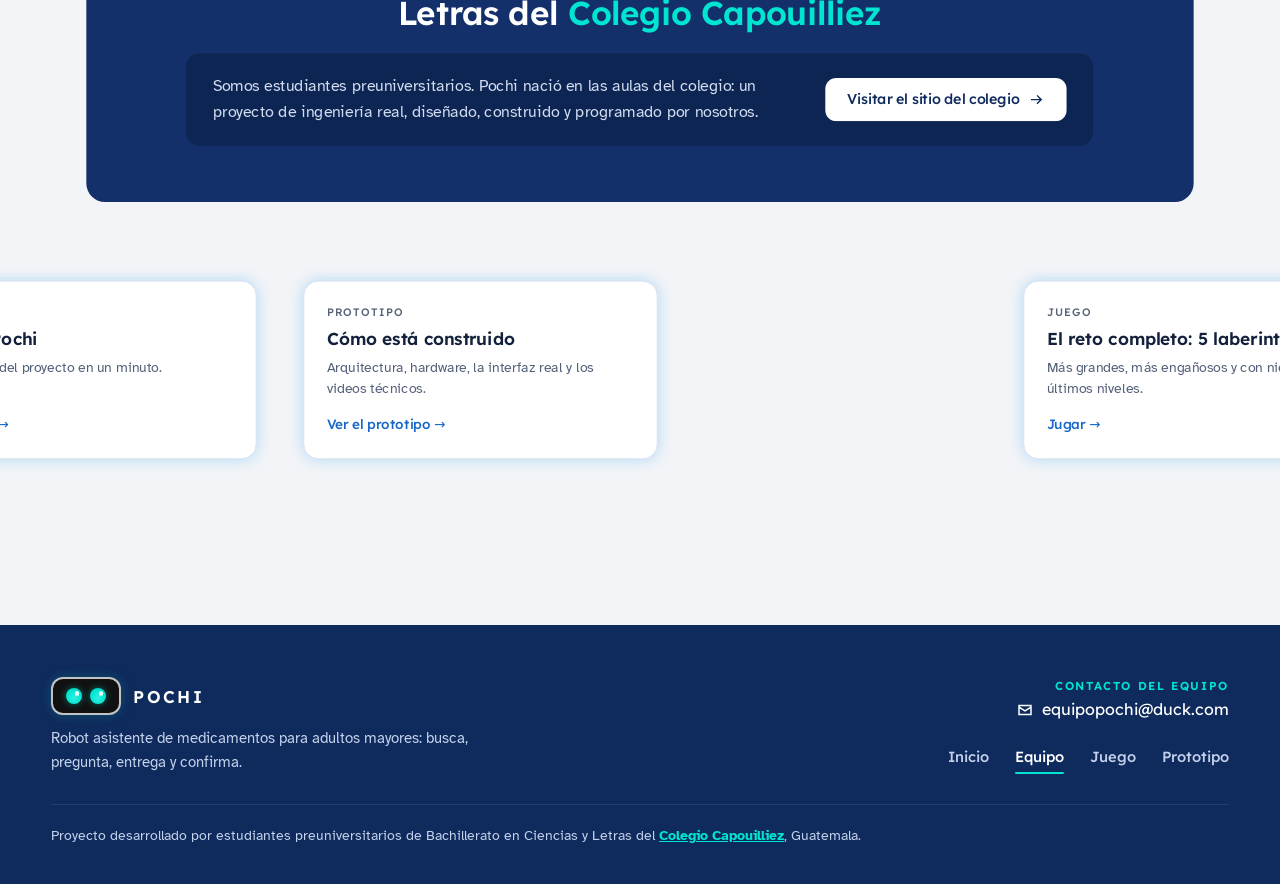
==== commit fdd7da41: "Add files via upload" ====
--- a/equipo.html
+++ b/equipo.html
@@ -13,6 +13,11 @@
 </script>
 <meta name="description" content="El equipo de estudiantes detrás de Pochi.">
 <meta name="theme-color" content="#0f2a5c">
+<link rel="icon" href="Recursos/favicon.svg" type="image/svg+xml">
+<link rel="icon" href="Recursos/favicon.ico" sizes="48x48">
+<link rel="apple-touch-icon" href="Recursos/apple-touch-icon.png">
+<link rel="manifest" href="Recursos/site.webmanifest">
+<meta name="apple-mobile-web-app-title" content="Pochi">
 <link rel="preconnect" href="https://fonts.googleapis.com">
 <link rel="preconnect" href="https://fonts.gstatic.com" crossorigin>
 <link rel="stylesheet" href="https://fonts.googleapis.com/css2?family=Atkinson+Hyperlegible:ital,wght@0,400;0,700;1,400&family=JetBrains+Mono:wght@500;700&family=Lexend:wght@400;500;600;700&display=swap">
